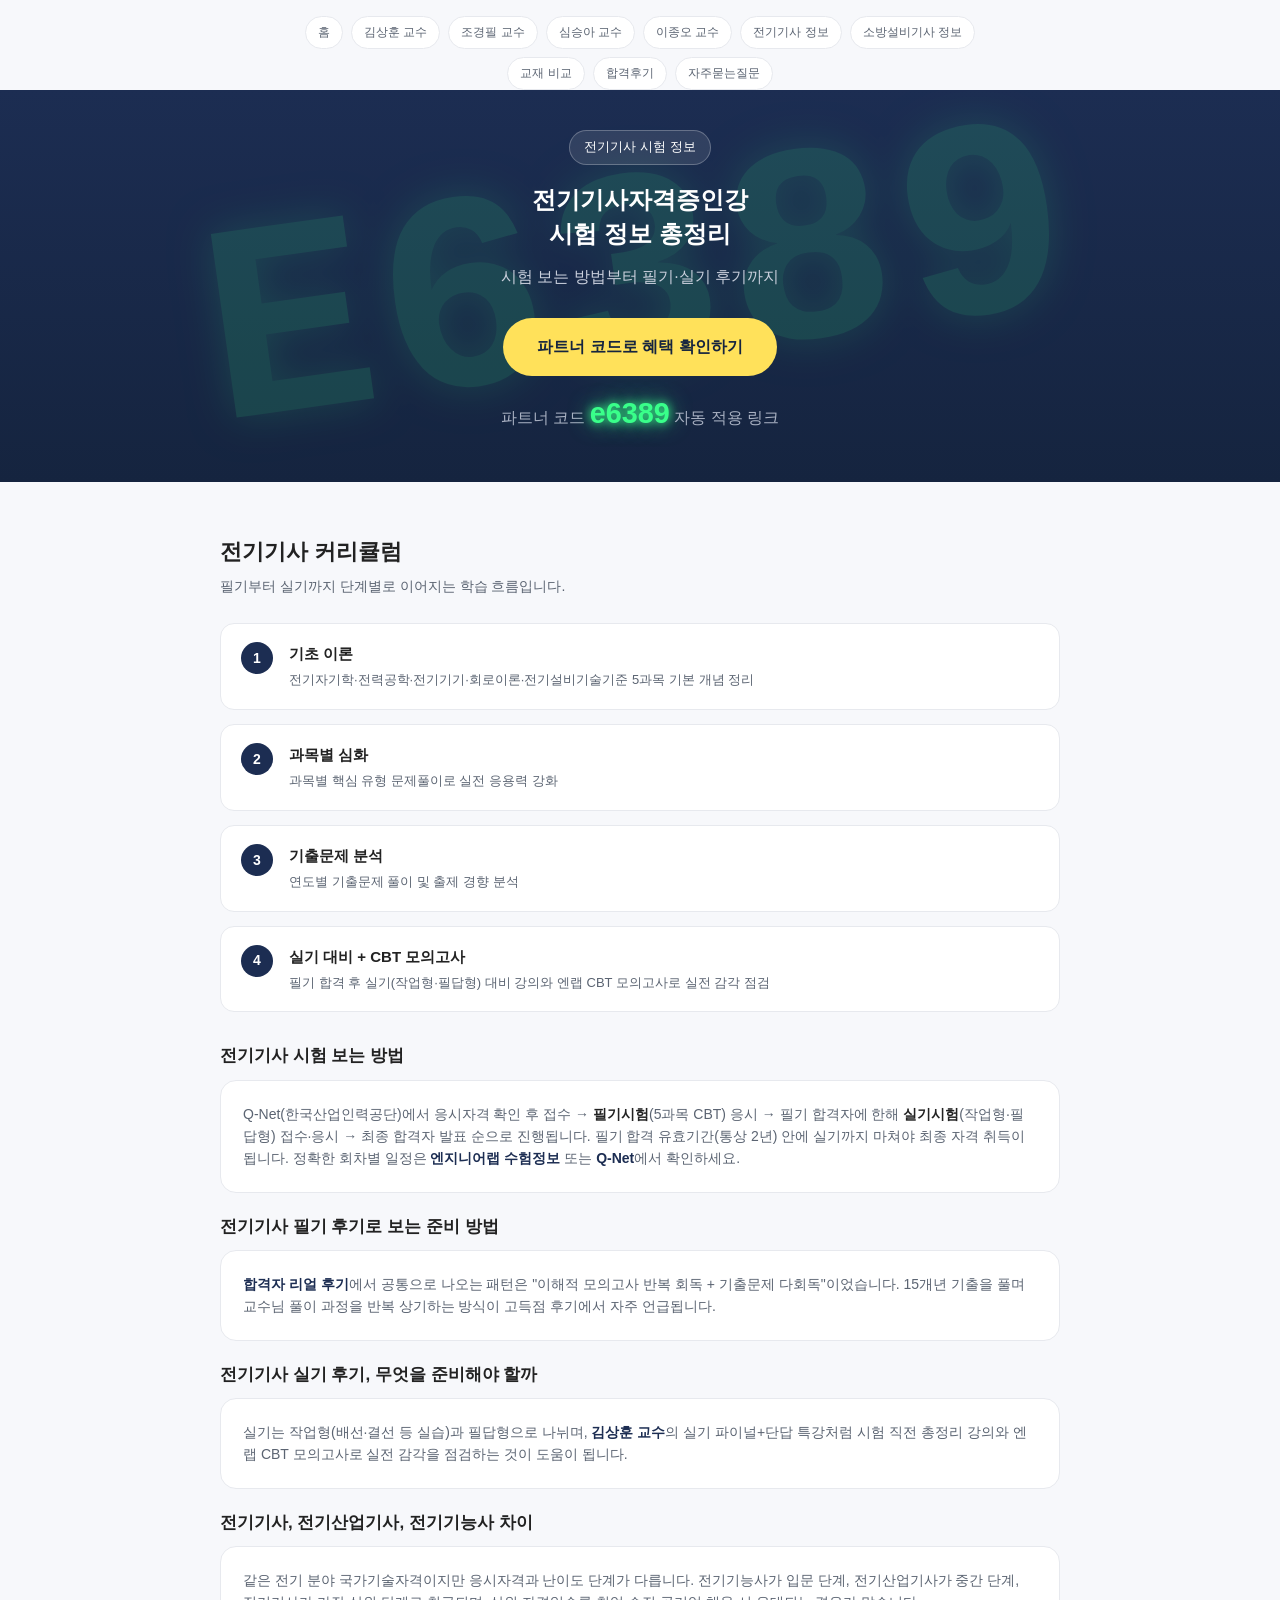
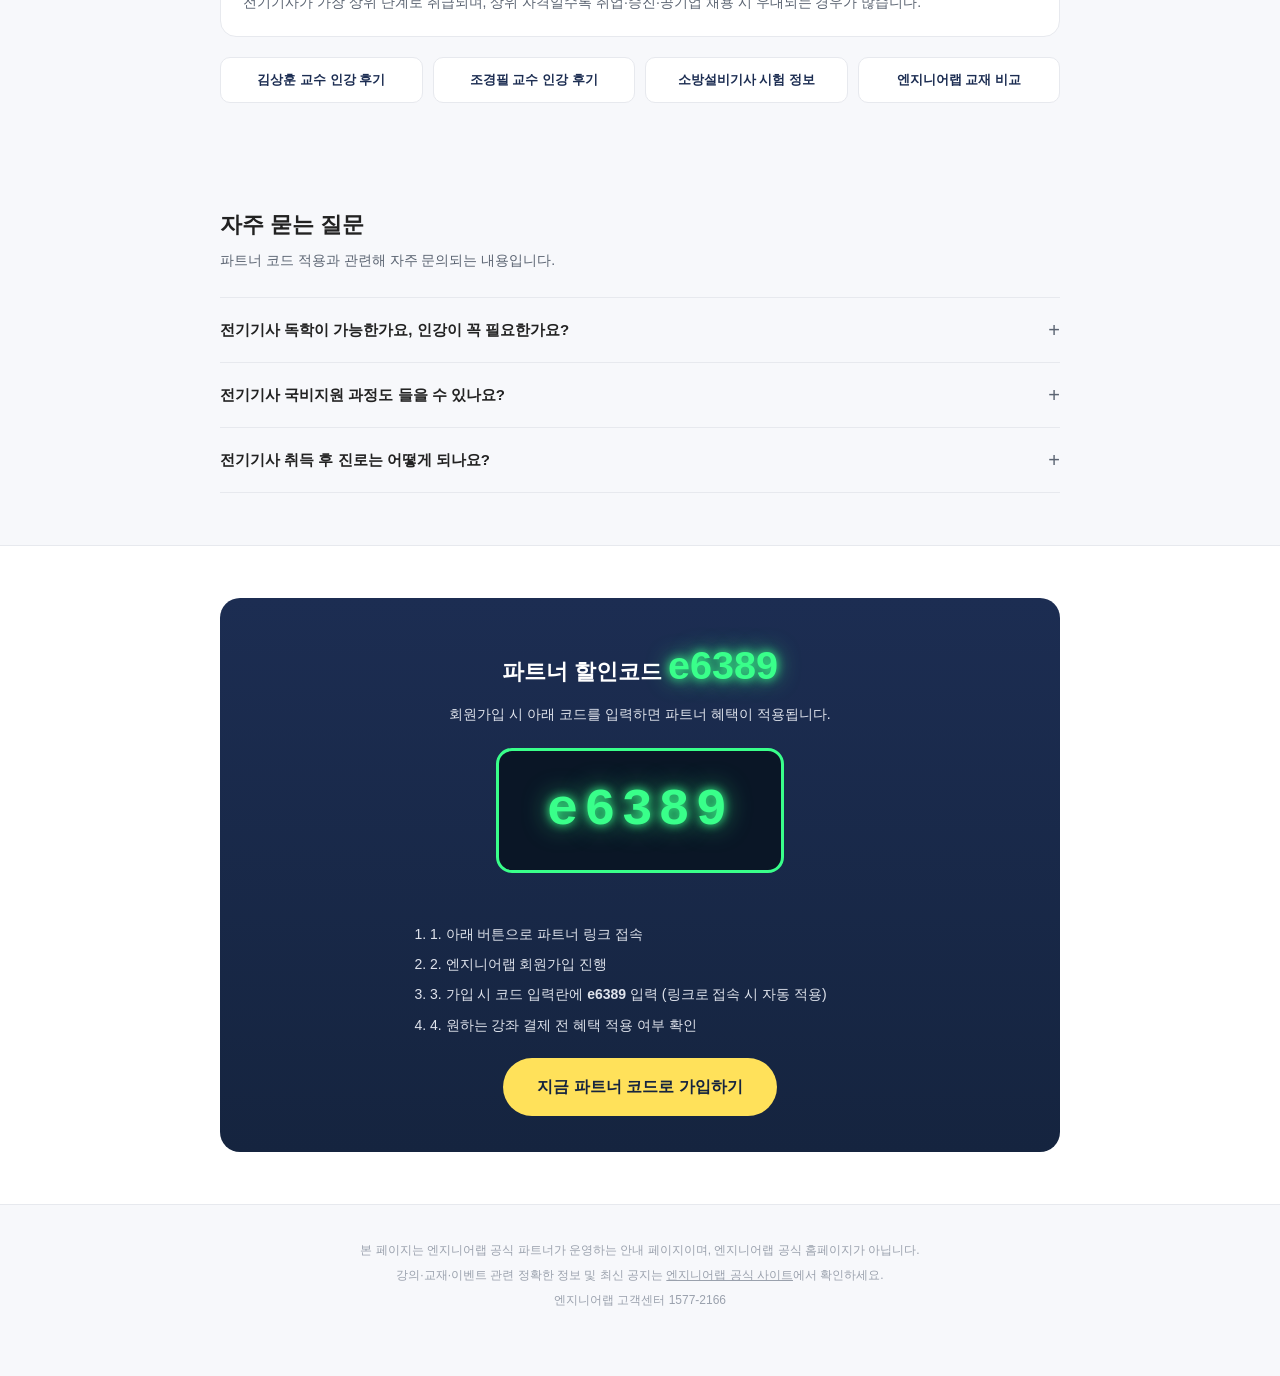
==== electric.html @ 5448975e "Split site into 9 topic/instructor-focused pages for broader keyword coverage and multi-URL indexing" ====
<!DOCTYPE html>
<html lang="ko">
<head>
<meta charset="UTF-8">
<meta name="viewport" content="width=device-width, initial-scale=1.0">
<title>전기기사자격증인강 시험 정보 총정리 | 엔지니어랩 할인코드 e6389</title>
<meta name="description" content="전기기사 시험 보는 방법, 필기·실기 후기, 커리큘럼, 국비지원까지 — 전기기사자격증인강 정보와 파트너 할인코드 e6389 안내">
<meta name="keywords" content="전기기사자격증인강, 전기기사 시험 보는 방법, 전기기사 필기 후기, 전기기사 실기 후기, 전기기사 국비지원, 전기기사 난이도, 전기기사 합격률">
<meta property="og:type" content="website">
<meta property="og:url" content="https://enlab-e6389.github.io/electric.html">
<meta property="og:title" content="전기기사자격증인강 시험 정보 총정리 | 엔지니어랩 할인코드 e6389">
<meta property="og:description" content="전기기사 시험 보는 방법, 필기·실기 후기, 커리큘럼, 국비지원까지 — 전기기사자격증인강 정보와 파트너 할인코드 e6389 안내">
<meta property="og:image" content="https://enlab-e6389.github.io/img/og-share.png">
<meta property="og:image:width" content="1200">
<meta property="og:image:height" content="630">
<meta name="twitter:card" content="summary_large_image">
<link rel="canonical" href="https://enlab-e6389.github.io/electric.html">

<script type="application/ld+json">
{
  "@context": "https://schema.org",
  "@type": "FAQPage",
  "mainEntity": [
    {"@type": "Question", "name": "전기기사 독학이 가능한가요, 인강이 꼭 필요한가요?", "acceptedAnswer": {"@type": "Answer", "text": "전공자거나 기초가 탄탄하다면 독학도 가능하지만, 비전공자·초시생이라면 커리큘럼이 잡혀있는 인강으로 시작하는 경우가 많습니다."}},
    {"@type": "Question", "name": "전기기사 국비지원 과정도 들을 수 있나요?", "acceptedAnswer": {"@type": "Answer", "text": "네, 엔지니어랩은 학원(오프라인) 기준으로 국비지원 과정도 함께 운영합니다."}},
    {"@type": "Question", "name": "전기기사 취득 후 진로는 어떻게 되나요?", "acceptedAnswer": {"@type": "Answer", "text": "전기공사업체, 발전·전력 관련 공기업, 빌딩·플랜트 전기설비 유지보수, 전기안전관리자 선임 등 다양한 진로로 이어집니다."}}
  ]
}
</script>
<link rel="stylesheet" href="style.css">
</head>
<body>

<nav class="site-nav">
  <a href="index.html">홈</a>
  <a href="kim-sanghoon.html">김상훈 교수</a>
  <a href="jo-kyungpil.html">조경필 교수</a>
  <a href="sim-seungah.html">심승아 교수</a>
  <a href="lee-jongoh.html">이종오 교수</a>
  <a href="electric.html">전기기사 정보</a>
  <a href="fire-safety.html">소방설비기사 정보</a>
  <a href="textbook.html">교재 비교</a>
  <a href="reviews.html">합격후기</a>
  <a href="faq.html">자주묻는질문</a>
</nav>

<header class="hero compact">
  <div class="hero-watermark">E6389</div>
  <div class="wrap">
    <span class="badge">전기기사 시험 정보</span>
    <h1>전기기사자격증인강<br>시험 정보 총정리</h1>
    <p>시험 보는 방법부터 필기·실기 후기까지</p>
    <a class="cta-btn" href="https://www.engineerlab.co.kr/ee/promotion/2025/partner/index.php?partnerID=e6389" target="_blank" rel="noopener">파트너 코드로 혜택 확인하기</a>
    <div class="cta-sub">파트너 코드 <span class="neon-badge">e6389</span> 자동 적용 링크</div>
  </div>
</header>


<section>
  <div class="wrap">
    <h2>전기기사 커리큘럼</h2>
    <p class="lead">필기부터 실기까지 단계별로 이어지는 학습 흐름입니다.</p>
    <div class="curri">
      <div class="curri-step"><span class="n"></span><div><h4>기초 이론</h4><p>전기자기학·전력공학·전기기기·회로이론·전기설비기술기준 5과목 기본 개념 정리</p></div></div>
      <div class="curri-step"><span class="n"></span><div><h4>과목별 심화</h4><p>과목별 핵심 유형 문제풀이로 실전 응용력 강화</p></div></div>
      <div class="curri-step"><span class="n"></span><div><h4>기출문제 분석</h4><p>연도별 기출문제 풀이 및 출제 경향 분석</p></div></div>
      <div class="curri-step"><span class="n"></span><div><h4>실기 대비 + CBT 모의고사</h4><p>필기 합격 후 실기(작업형·필답형) 대비 강의와 엔랩 CBT 모의고사로 실전 감각 점검</p></div></div>
    </div>

    <h3 style="font-size:17px;font-weight:800;margin-top:30px;margin-bottom:10px;">전기기사 시험 보는 방법</h3>
    <div class="book-note" style="margin-bottom:20px;">
      Q-Net(한국산업인력공단)에서 응시자격 확인 후 접수 → <b style="color:var(--text);">필기시험</b>(5과목 CBT) 응시 → 필기 합격자에 한해 <b style="color:var(--text);">실기시험</b>(작업형·필답형) 접수·응시 → 최종 합격자 발표 순으로 진행됩니다. 필기 합격 유효기간(통상 2년) 안에 실기까지 마쳐야 최종 자격 취득이 됩니다. 정확한 회차별 일정은 <a href="https://www.engineerlab.co.kr/ee/promotion/2025/partner/index.php?partnerID=e6389" target="_blank" rel="noopener">엔지니어랩 수험정보</a> 또는 <a href="https://www.q-net.or.kr" target="_blank" rel="noopener">Q-Net</a>에서 확인하세요.
    </div>
    <h3 style="font-size:17px;font-weight:800;margin-bottom:10px;">전기기사 필기 후기로 보는 준비 방법</h3>
    <div class="book-note" style="margin-bottom:20px;">
      <a href="reviews.html" style="color:var(--navy2);font-weight:700;">합격자 리얼 후기</a>에서 공통으로 나오는 패턴은 "이해적 모의고사 반복 회독 + 기출문제 다회독"이었습니다. 15개년 기출을 풀며 교수님 풀이 과정을 반복 상기하는 방식이 고득점 후기에서 자주 언급됩니다.
    </div>
    <h3 style="font-size:17px;font-weight:800;margin-bottom:10px;">전기기사 실기 후기, 무엇을 준비해야 할까</h3>
    <div class="book-note" style="margin-bottom:20px;">
      실기는 작업형(배선·결선 등 실습)과 필답형으로 나뉘며, <a href="kim-sanghoon.html" style="color:var(--navy2);font-weight:700;">김상훈 교수</a>의 실기 파이널+단답 특강처럼 시험 직전 총정리 강의와 엔랩 CBT 모의고사로 실전 감각을 점검하는 것이 도움이 됩니다.
    </div>
    <h3 style="font-size:17px;font-weight:800;margin-bottom:10px;">전기기사, 전기산업기사, 전기기능사 차이</h3>
    <div class="book-note" style="margin-bottom:20px;">
      같은 전기 분야 국가기술자격이지만 응시자격과 난이도 단계가 다릅니다. 전기기능사가 입문 단계, 전기산업기사가 중간 단계, 전기기사가 가장 상위 단계로 취급되며, 상위 자격일수록 취업·승진·공기업 채용 시 우대되는 경우가 많습니다.
    </div>
    
    <div class="related-pages">
      <a href="kim-sanghoon.html">김상훈 교수 인강 후기</a>
      <a href="jo-kyungpil.html">조경필 교수 인강 후기</a>
      <a href="fire-safety.html">소방설비기사 시험 정보</a>
      <a href="textbook.html">엔지니어랩 교재 비교</a>
    </div>
  </div>
</section>

<section>
  <div class="wrap">
    <h2>자주 묻는 질문</h2>
    <p class="lead">파트너 코드 적용과 관련해 자주 문의되는 내용입니다.</p>
    <div class="faq">
      <details>
        <summary>전기기사 독학이 가능한가요, 인강이 꼭 필요한가요?</summary>
        <p>전공자거나 기초가 탄탄하다면 독학도 가능하지만, 5과목을 짧은 기간에 준비해야 하는 비전공자·초시생이라면 커리큘럼이 잡혀있는 인강으로 시작하는 경우가 많습니다.</p>
      </details>
      <details>
        <summary>전기기사 국비지원 과정도 들을 수 있나요?</summary>
        <p>네, 엔지니어랩은 학원(오프라인) 기준으로 국비지원 과정도 함께 운영합니다. 인강과 국비 과정 중 본인 상황에 맞는 방식을 선택할 수 있습니다.</p>
      </details>
      <details>
        <summary>전기기사 취득 후 진로는 어떻게 되나요?</summary>
        <p>전기공사업체, 발전·전력 관련 공기업(한국전력공사 등 전기직), 빌딩·플랜트 전기설비 유지보수, 전기안전관리자 선임 등 다양한 진로로 이어집니다.</p>
      </details>
    </div>
  </div>
</section>


<section class="alt">
  <div class="wrap">
    <div class="discount-box">
      <h2>파트너 할인코드 <span class="neon-badge">e6389</span></h2>
      <p style="color:#dfe3ec;font-size:14px;">회원가입 시 아래 코드를 입력하면 파트너 혜택이 적용됩니다.</p>
      <div class="code">e6389</div>
      <ol class="steps">
        <li>1. 아래 버튼으로 파트너 링크 접속</li>
        <li>2. 엔지니어랩 회원가입 진행</li>
        <li>3. 가입 시 코드 입력란에 <b>e6389</b> 입력 (링크로 접속 시 자동 적용)</li>
        <li>4. 원하는 강좌 결제 전 혜택 적용 여부 확인</li>
      </ol>
      <div style="margin-top:22px;">
        <a class="cta-btn" href="https://www.engineerlab.co.kr/ee/promotion/2025/partner/index.php?partnerID=e6389" target="_blank" rel="noopener">지금 파트너 코드로 가입하기</a>
      </div>
    </div>
  </div>
</section>

<footer>
  <div class="wrap">
    <p>본 페이지는 엔지니어랩 공식 파트너가 운영하는 안내 페이지이며, 엔지니어랩 공식 홈페이지가 아닙니다.</p>
    <p>강의·교재·이벤트 관련 정확한 정보 및 최신 공지는 <a href="https://www.engineerlab.co.kr/ee/promotion/2025/partner/index.php?partnerID=e6389" target="_blank" rel="noopener" style="color:#9aa1ad;">엔지니어랩 공식 사이트</a>에서 확인하세요.</p>
    <p>엔지니어랩 고객센터 1577-2166</p>
  </div>
</footer>
</body>
</html>
---- style.css ----
:root{
    --navy:#15243f;
    --navy2:#1c2d52;
    --yellow:#ffe15a;
    --neon:#39ff8a;
    --text:#222;
    --sub:#5b6472;
    --bg:#f7f8fb;
    --card:#ffffff;
    --line:#e7e9ee;
  }
  *{box-sizing:border-box;margin:0;padding:0;}
  body{
    font-family:"Pretendard","Noto Sans KR",-apple-system,sans-serif;
    background:var(--bg);
    color:var(--text);
    line-height:1.6;
  }
  .wrap{max-width:880px;margin:0 auto;padding:0 20px;}

  header.hero{
    position:relative;
    overflow:hidden;
    background:linear-gradient(180deg, var(--navy2) 0%, var(--navy) 100%);
    color:#fff;
    padding:56px 0 64px;
    text-align:center;
  }
  header.hero.compact{padding:40px 0 46px;}
  .hero-watermark{
    position:absolute;
    top:50%; left:50%;
    transform:translate(-50%,-50%) rotate(-8deg);
    font-family:monospace;
    font-weight:900;
    font-size:22vw;
    line-height:1;
    letter-spacing:0.02em;
    color:var(--neon);
    opacity:.14;
    text-shadow:0 0 40px var(--neon);
    white-space:nowrap;
    pointer-events:none;
    z-index:0;
  }
  header.hero .wrap{position:relative;z-index:1;}
  .badge{
    display:inline-block;
    background:rgba(255,255,255,.1);
    border:1px solid rgba(255,255,255,.25);
    color:#fff;
    font-size:13px;
    padding:6px 14px;
    border-radius:999px;
    margin-bottom:18px;
  }
  header.hero h1{
    font-size:30px;
    font-weight:800;
    line-height:1.4;
    margin-bottom:14px;
  }
  header.hero.compact h1{font-size:24px;}
  header.hero p{
    font-size:16px;
    color:#c9cfdc;
    margin-bottom:28px;
  }
  .stats{
    display:flex;
    justify-content:center;
    gap:14px;
    flex-wrap:wrap;
    margin-bottom:30px;
  }
  .stat{
    background:rgba(255,255,255,.06);
    border:1px solid rgba(255,255,255,.18);
    border-radius:14px;
    padding:14px 22px;
    min-width:130px;
  }
  .stat b{display:block;font-size:24px;color:var(--yellow);}
  .stat span{font-size:13px;color:#c9cfdc;}

  .cta-btn{
    display:inline-block;
    background:var(--yellow);
    color:var(--navy);
    font-weight:800;
    font-size:16px;
    padding:16px 34px;
    border-radius:999px;
    text-decoration:none;
  }
  .cta-sub{margin-top:14px;font-size:16px;color:#a9b1c2;}

  section{padding:52px 0;}
  section.alt{background:#fff;border-top:1px solid var(--line);border-bottom:1px solid var(--line);}

  h2{font-size:22px;font-weight:800;margin-bottom:6px;}
  h2 .num{color:var(--navy2);}
  .lead{color:var(--sub);font-size:14px;margin-bottom:26px;}

  .prof-grid{display:grid;grid-template-columns:1fr 1fr;gap:16px;}
  .prof-card{
    background:var(--card);
    border:1px solid var(--line);
    border-radius:16px;
    padding:22px;
  }
  .prof-card h3{font-size:18px;font-weight:800;margin-bottom:6px;}
  .prof-card .tag{
    display:inline-block;
    font-size:12px;
    color:var(--navy2);
    background:#eef1f8;
    padding:3px 10px;
    border-radius:999px;
    margin-bottom:10px;
  }
  .prof-card p{font-size:14px;color:var(--sub);}
  .prof-photo{
    display:block;
    width:100%;
    height:220px;
    object-fit:cover;
    object-position:center center;
    border-radius:12px;
    margin-bottom:14px;
    background:#f2f4f8;
  }
  .prof-photo.big{height:300px;}
  .sub-prof-photo{
    display:block;
    width:100%;
    height:170px;
    object-fit:cover;
    object-position:center center;
    border-radius:10px;
    margin-bottom:12px;
    background:#f2f4f8;
  }
  .team-grid{display:grid;grid-template-columns:repeat(3,1fr);gap:12px;margin-top:18px;}
  .team-card{
    background:var(--card);
    border:1px solid var(--line);
    border-radius:12px;
    padding:12px;
    text-align:center;
  }
  .team-photo{
    width:100%;
    height:110px;
    object-fit:cover;
    object-position:center center;
    border-radius:8px;
    margin-bottom:8px;
    background:#f2f4f8;
  }
  .team-card b{font-size:13px;display:block;}
  .team-card span{font-size:11px;color:var(--sub);}
  .team-card .extra{display:block;font-size:10px;color:var(--navy2);margin-top:3px;}
  @media (max-width:560px){
    .team-grid{grid-template-columns:repeat(2,1fr);}
  }
  .prof-card .quote{
    font-size:14px;
    font-weight:700;
    color:var(--navy2);
    margin-bottom:10px;
    display:block;
  }
  .prof-card ul{margin:10px 0 0;padding-left:18px;font-size:13px;color:var(--sub);}
  .prof-card ul li{margin-bottom:4px;}

  .compare-table{
    width:100%;
    border-collapse:collapse;
    background:var(--card);
    border:1px solid var(--line);
    border-radius:16px;
    overflow:hidden;
    font-size:13px;
  }
  .compare-table th, .compare-table td{
    padding:14px 12px;
    text-align:left;
    border-bottom:1px solid var(--line);
    vertical-align:top;
  }
  .compare-table th{
    background:#f1f3f8;
    font-size:12px;
    color:var(--sub);
    width:22%;
  }
  .compare-table td b{color:var(--navy2);}
  .compare-table tr:last-child th, .compare-table tr:last-child td{border-bottom:none;}
  .table-scroll{overflow-x:auto;}

  .sub-prof-grid{display:grid;grid-template-columns:1fr 1fr;gap:14px;margin-top:18px;}
  .sub-prof-card{
    background:var(--card);
    border:1px solid var(--line);
    border-radius:14px;
    padding:18px;
  }
  .sub-prof-card h4{font-size:15px;font-weight:800;margin-bottom:4px;}
  .sub-prof-card .quote{font-size:13px;color:var(--navy2);font-weight:700;display:block;margin-bottom:6px;}
  .sub-prof-card p{font-size:13px;color:var(--sub);}

  @media (max-width:560px){
    .sub-prof-grid{grid-template-columns:1fr;}
  }

  .course-list{
    display:flex;
    flex-wrap:wrap;
    gap:10px;
  }
  .course-list a{
    display:block;
    background:var(--card);
    border:1px solid var(--line);
    border-radius:10px;
    padding:12px 18px;
    font-size:14px;
    font-weight:600;
    color:var(--text);
    text-decoration:none;
    flex:1 1 130px;
    text-align:center;
  }
  .course-list a:hover{border-color:var(--navy2);color:var(--navy2);}

  .book-note{
    background:var(--card);
    border:1px solid var(--line);
    border-radius:16px;
    padding:22px;
    font-size:14px;
    color:var(--sub);
  }
  .book-note a{color:var(--navy2);font-weight:700;text-decoration:none;}

  .discount-box{
    background:linear-gradient(180deg, var(--navy2) 0%, var(--navy) 100%);
    color:#fff;
    border-radius:20px;
    padding:36px 28px;
    text-align:center;
  }
  .discount-box h2{color:#fff;}
  .code{
    position:relative;
    display:inline-block;
    overflow:hidden;
    font-family:monospace;
    font-size:52px;
    font-weight:900;
    letter-spacing:6px;
    background:#0a1626;
    border:3px solid var(--neon);
    color:var(--neon);
    padding:18px 48px;
    border-radius:16px;
    margin:22px 0;
    text-shadow:0 0 10px var(--neon), 0 0 26px rgba(57,255,138,.7);
    animation:neonPulse 1.8s ease-in-out infinite;
  }
  @media (max-width:560px){
    .code{font-size:34px;padding:14px 26px;letter-spacing:4px;}
  }
  .code::after{
    content:"";
    position:absolute;
    top:0; left:-60%;
    width:40%; height:100%;
    background:linear-gradient(120deg, transparent, rgba(255,255,255,.75), transparent);
    transform:skewX(-20deg);
    animation:codeShine 2.6s ease-in-out infinite;
  }
  @keyframes neonPulse{
    0%,100%{box-shadow:0 0 8px var(--neon), 0 0 18px rgba(57,255,138,.5);}
    50%{box-shadow:0 0 18px var(--neon), 0 0 40px rgba(57,255,138,.85);}
  }
  @keyframes codeShine{
    0%{left:-60%;}
    45%{left:130%;}
    100%{left:130%;}
  }
  .neon-badge{
    display:inline-block;
    font-size:1.8em;
    font-weight:900;
    color:var(--neon) !important;
    text-shadow:0 0 10px var(--neon), 0 0 22px rgba(57,255,138,.8);
    animation:neonPulse 1.8s ease-in-out infinite;
  }
  .steps{
    text-align:left;
    max-width:420px;
    margin:20px auto 0;
    font-size:14px;
    color:#dfe3ec;
  }
  .steps li{margin-bottom:8px;}

  footer{
    padding:36px 0 60px;
    text-align:center;
    font-size:12px;
    color:#9aa1ad;
  }
  footer p{margin-bottom:6px;}

  .curri{
    counter-reset:step;
    display:flex;
    flex-direction:column;
    gap:14px;
  }
  .curri-step{
    display:flex;
    gap:16px;
    background:var(--card);
    border:1px solid var(--line);
    border-radius:14px;
    padding:18px 20px;
    align-items:flex-start;
  }
  .curri-step .n{
    counter-increment:step;
    flex-shrink:0;
    width:32px;height:32px;
    border-radius:50%;
    background:var(--navy2);
    color:#fff;
    font-weight:800;
    font-size:14px;
    display:flex;align-items:center;justify-content:center;
  }
  .curri-step .n::before{content:counter(step);}
  .curri-step h4{font-size:15px;font-weight:800;margin-bottom:4px;}
  .curri-step p{font-size:13px;color:var(--sub);}

  .exam-box{
    background:var(--card);
    border:1px solid var(--line);
    border-radius:16px;
    padding:22px;
    font-size:14px;
    color:var(--sub);
  }
  .exam-box a{color:var(--navy2);font-weight:700;text-decoration:none;}

  .faq{border-top:1px solid var(--line);}
  .faq details{
    border-bottom:1px solid var(--line);
    padding:16px 0;
  }
  .faq summary{
    cursor:pointer;
    font-weight:700;
    font-size:15px;
    list-style:none;
    display:flex;
    justify-content:space-between;
    align-items:center;
  }
  .faq summary::-webkit-details-marker{display:none;}
  .faq summary::after{content:"+";font-size:20px;color:var(--sub);font-weight:400;}
  .faq details[open] summary::after{content:"–";}
  .faq p{font-size:14px;color:var(--sub);margin-top:10px;line-height:1.7;}

  .review-grid{display:grid;grid-template-columns:repeat(3,1fr);gap:14px;}
  .review-card{
    background:linear-gradient(180deg, var(--navy2) 0%, var(--navy) 100%);
    color:#fff;
    border-radius:16px;
    padding:22px;
  }
  .review-card .cat{
    display:inline-block;
    font-size:12px;
    font-weight:700;
    color:var(--yellow);
    margin-bottom:6px;
  }
  .review-card h4{font-size:16px;font-weight:800;margin-bottom:12px;line-height:1.4;}
  .review-card p{font-size:13px;color:#c9cfdc;line-height:1.7;margin-bottom:14px;}
  .review-card .who{font-size:12px;color:#9aa1ad;text-align:right;}
  .review-note{font-size:12px;color:var(--sub);margin-top:14px;text-align:center;}

  .notice-list{
    max-width:720px;
    margin:20px auto 0;
    background:var(--card);
    border:1px solid var(--line);
    border-radius:14px;
    overflow:hidden;
  }
  .notice-list a{
    display:flex;
    justify-content:space-between;
    gap:12px;
    padding:13px 18px;
    text-decoration:none;
    color:var(--text);
    font-size:13px;
    border-bottom:1px solid var(--line);
  }
  .notice-list a:last-child{border-bottom:none;}
  .notice-list .tag{
    flex-shrink:0;
    font-size:11px;
    color:var(--navy2);
    background:#eef1f8;
    padding:2px 8px;
    border-radius:999px;
    align-self:flex-start;
  }
  .notice-list .ttl{flex:1;}
  .notice-list .date{flex-shrink:0;color:var(--sub);font-size:12px;}
  @media (max-width:760px){
    .review-grid{grid-template-columns:1fr;}
  }

  @media (max-width:560px){
    header.hero h1{font-size:24px;}
    .prof-grid{grid-template-columns:1fr;}
  }

  .site-nav{
    max-width:720px;
    margin:0 auto;
    display:flex;
    flex-wrap:wrap;
    gap:8px;
    justify-content:center;
    padding:16px 20px 0;
  }
  .site-nav a{
    font-size:12px;
    color:var(--sub);
    background:var(--card);
    border:1px solid var(--line);
    padding:6px 12px;
    border-radius:999px;
    text-decoration:none;
  }
  .site-nav a:hover{color:var(--navy2);border-color:var(--navy2);}
  .related-pages{
    display:flex;
    flex-wrap:wrap;
    gap:10px;
    margin-top:16px;
  }
  .related-pages a{
    display:block;
    background:var(--card);
    border:1px solid var(--line);
    border-radius:10px;
    padding:12px 16px;
    font-size:13px;
    font-weight:600;
    color:var(--navy2);
    text-decoration:none;
    flex:1 1 160px;
    text-align:center;
  }
  .related-pages a:hover{border-color:var(--navy2);}
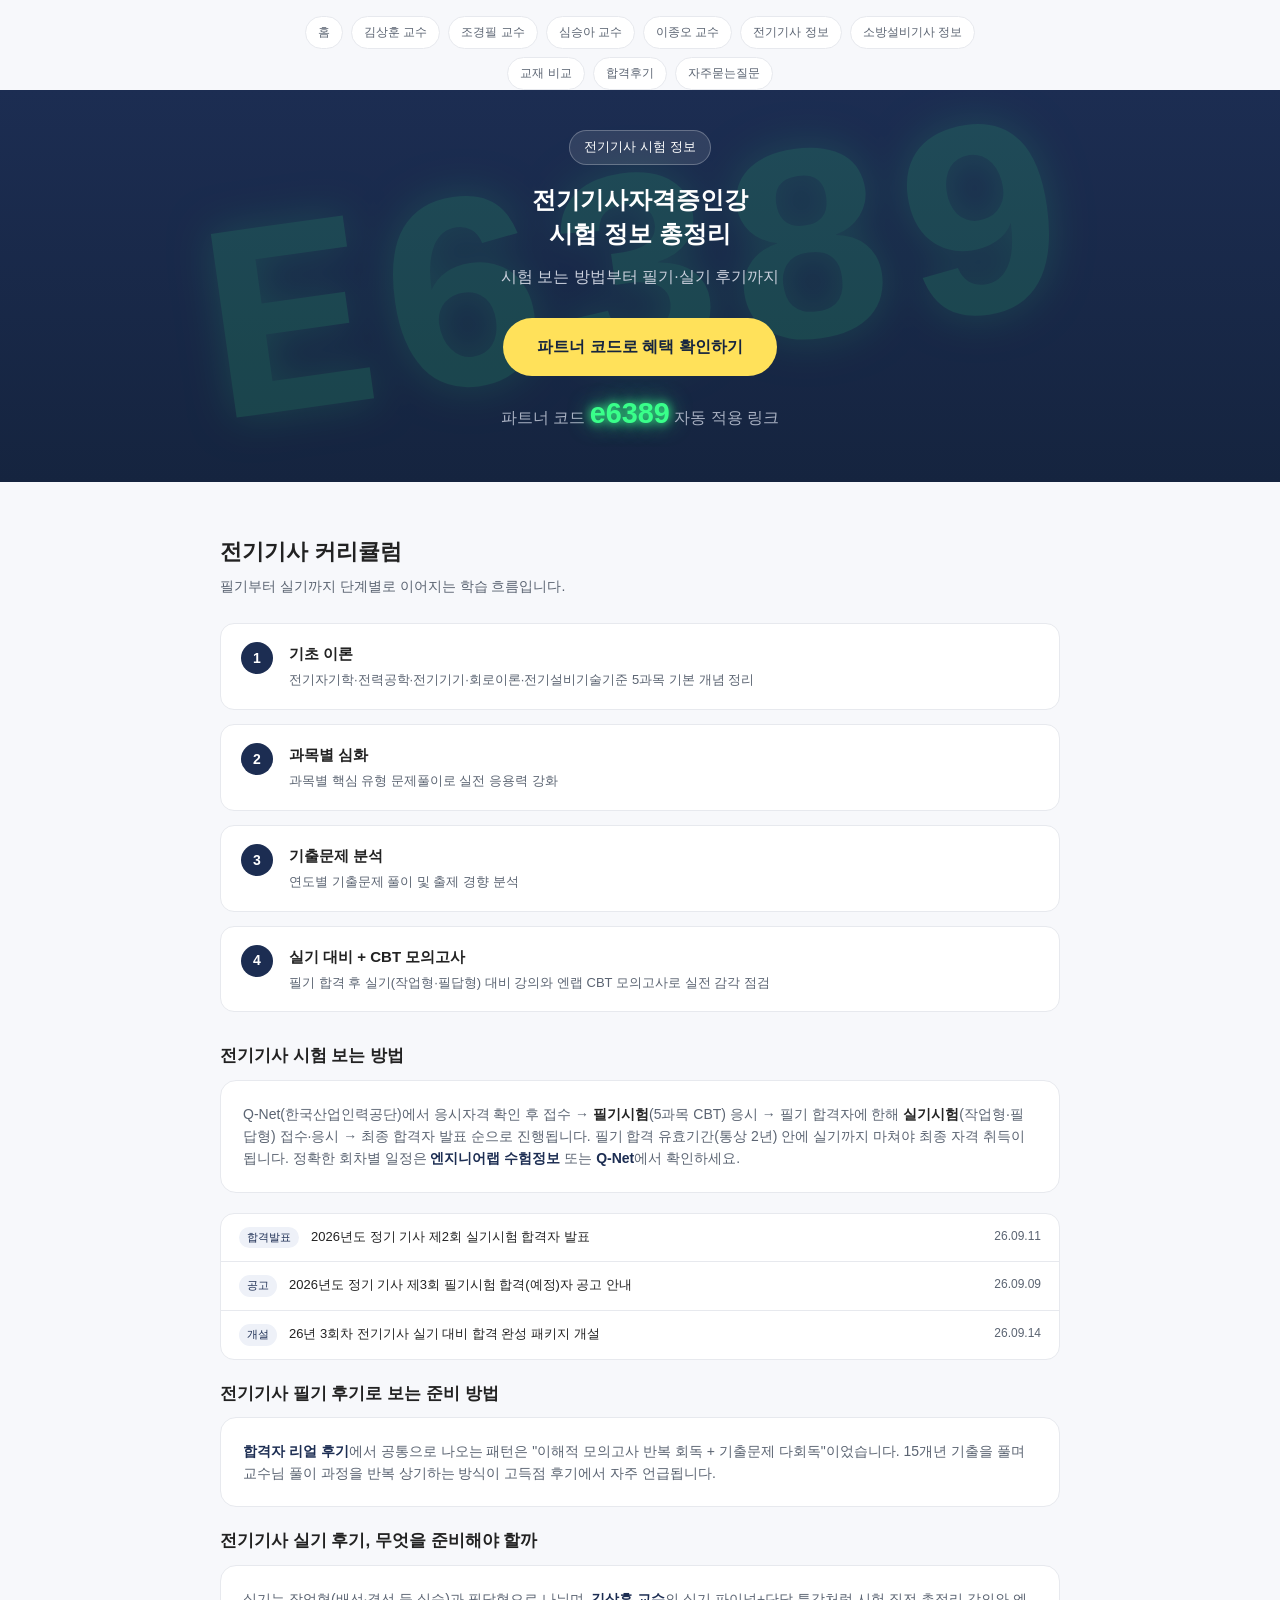
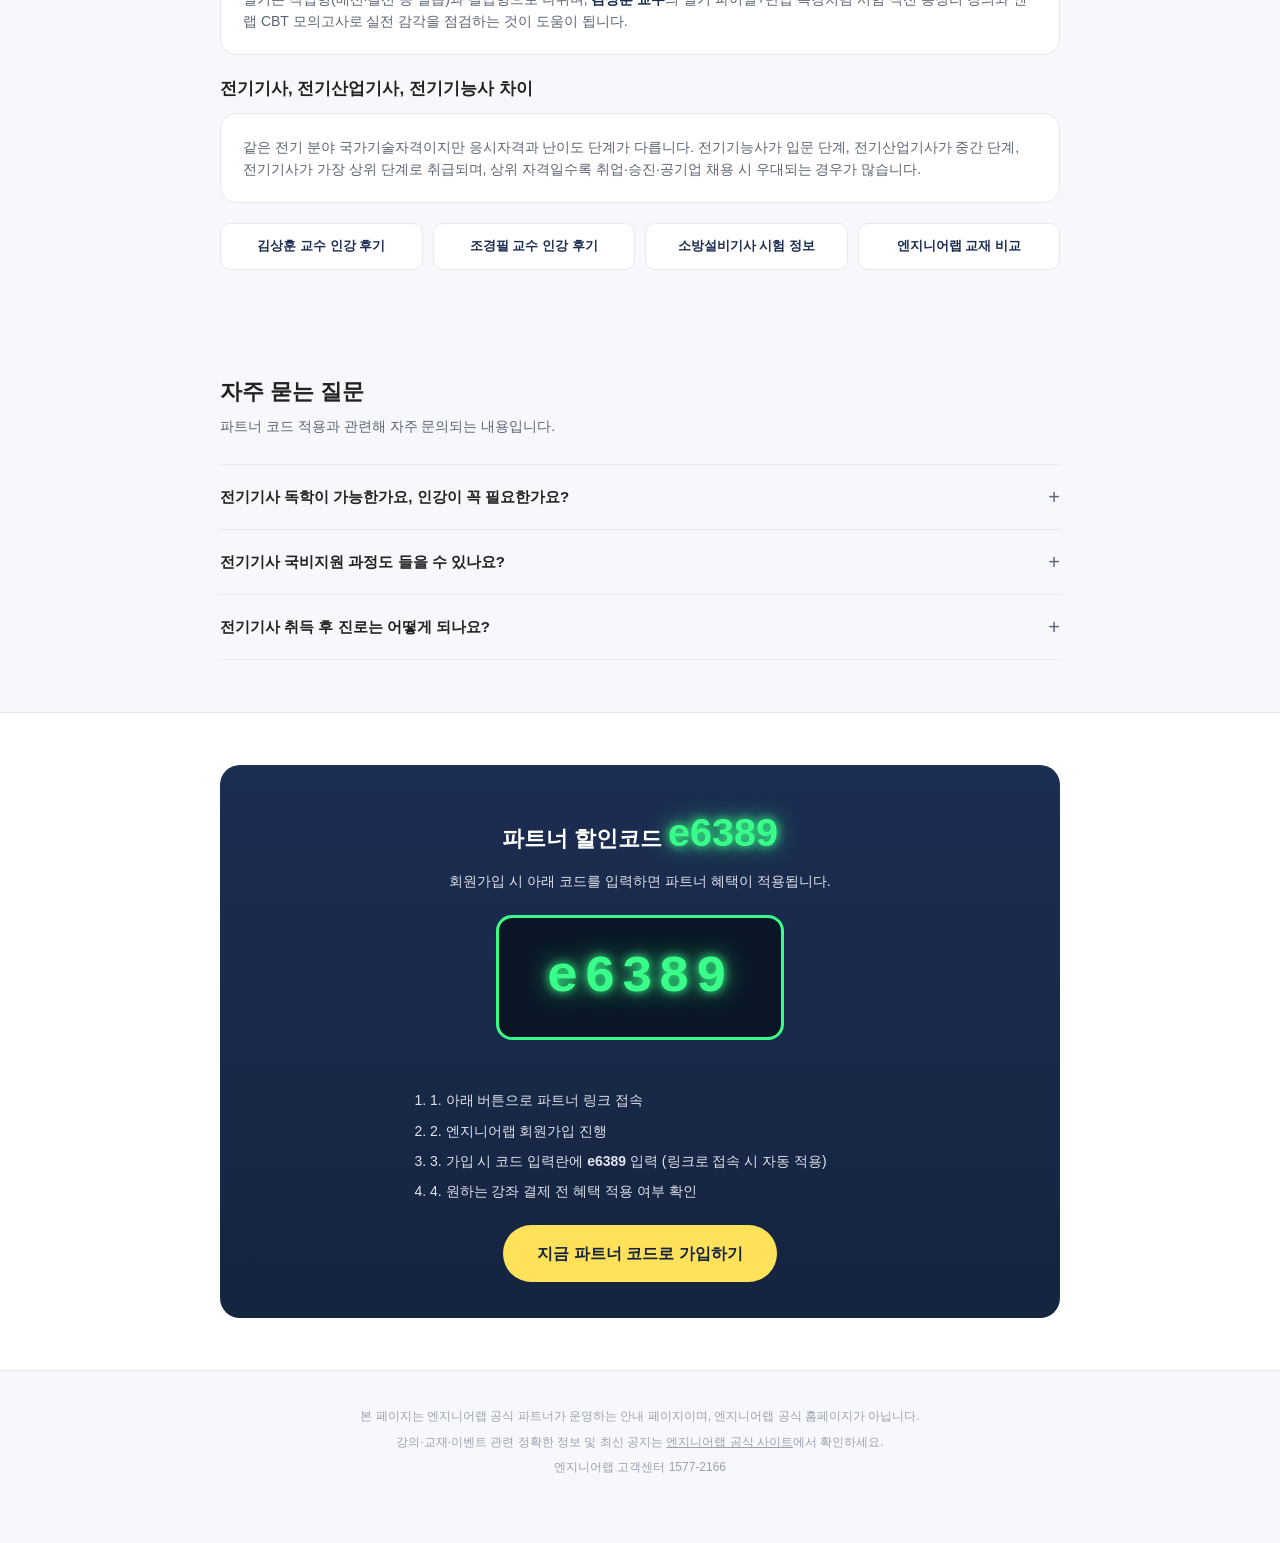
==== commit ad6a3d26: "Refresh with current engineerlab notices (추석 이벤트, 실기 합격자 발표, 한전 채용공고) for freshness signal Co-Author" ====
--- a/electric.html
+++ b/electric.html
@@ -15,6 +15,7 @@
 <meta property="og:image:height" content="630">
 <meta name="twitter:card" content="summary_large_image">
 <link rel="canonical" href="https://enlab-e6389.github.io/electric.html">
+<link rel="icon" type="image/png" href="favicon.png">
 
 <script type="application/ld+json">
 {
@@ -27,6 +28,18 @@
   ]
 }
 </script>
+
+<script type="application/ld+json">
+{
+  "@context": "https://schema.org",
+  "@type": "BreadcrumbList",
+  "itemListElement": [
+    {"@type": "ListItem", "position": 1, "name": "홈", "item": "https://enlab-e6389.github.io/"},
+    {"@type": "ListItem", "position": 2, "name": "전기기사 시험 정보", "item": "https://enlab-e6389.github.io/electric.html"}
+  ]
+}
+</script>
+
 <link rel="stylesheet" href="style.css">
 </head>
 <body>
@@ -70,6 +83,17 @@
     <h3 style="font-size:17px;font-weight:800;margin-top:30px;margin-bottom:10px;">전기기사 시험 보는 방법</h3>
     <div class="book-note" style="margin-bottom:20px;">
       Q-Net(한국산업인력공단)에서 응시자격 확인 후 접수 → <b style="color:var(--text);">필기시험</b>(5과목 CBT) 응시 → 필기 합격자에 한해 <b style="color:var(--text);">실기시험</b>(작업형·필답형) 접수·응시 → 최종 합격자 발표 순으로 진행됩니다. 필기 합격 유효기간(통상 2년) 안에 실기까지 마쳐야 최종 자격 취득이 됩니다. 정확한 회차별 일정은 <a href="https://www.engineerlab.co.kr/ee/promotion/2025/partner/index.php?partnerID=e6389" target="_blank" rel="noopener">엔지니어랩 수험정보</a> 또는 <a href="https://www.q-net.or.kr" target="_blank" rel="noopener">Q-Net</a>에서 확인하세요.
+    </div>
+    <div class="notice-list" style="max-width:100%;margin-bottom:20px;">
+      <a href="https://www.engineerlab.co.kr/ee/promotion/2025/partner/index.php?partnerID=e6389" target="_blank" rel="noopener">
+        <span class="tag">합격발표</span><span class="ttl">2026년도 정기 기사 제2회 실기시험 합격자 발표</span><span class="date">26.09.11</span>
+      </a>
+      <a href="https://www.engineerlab.co.kr/ee/promotion/2025/partner/index.php?partnerID=e6389" target="_blank" rel="noopener">
+        <span class="tag">공고</span><span class="ttl">2026년도 정기 기사 제3회 필기시험 합격(예정)자 공고 안내</span><span class="date">26.09.09</span>
+      </a>
+      <a href="https://www.engineerlab.co.kr/ee/promotion/2025/partner/index.php?partnerID=e6389" target="_blank" rel="noopener">
+        <span class="tag">개설</span><span class="ttl">26년 3회차 전기기사 실기 대비 합격 완성 패키지 개설</span><span class="date">26.09.14</span>
+      </a>
     </div>
     <h3 style="font-size:17px;font-weight:800;margin-bottom:10px;">전기기사 필기 후기로 보는 준비 방법</h3>
     <div class="book-note" style="margin-bottom:20px;">
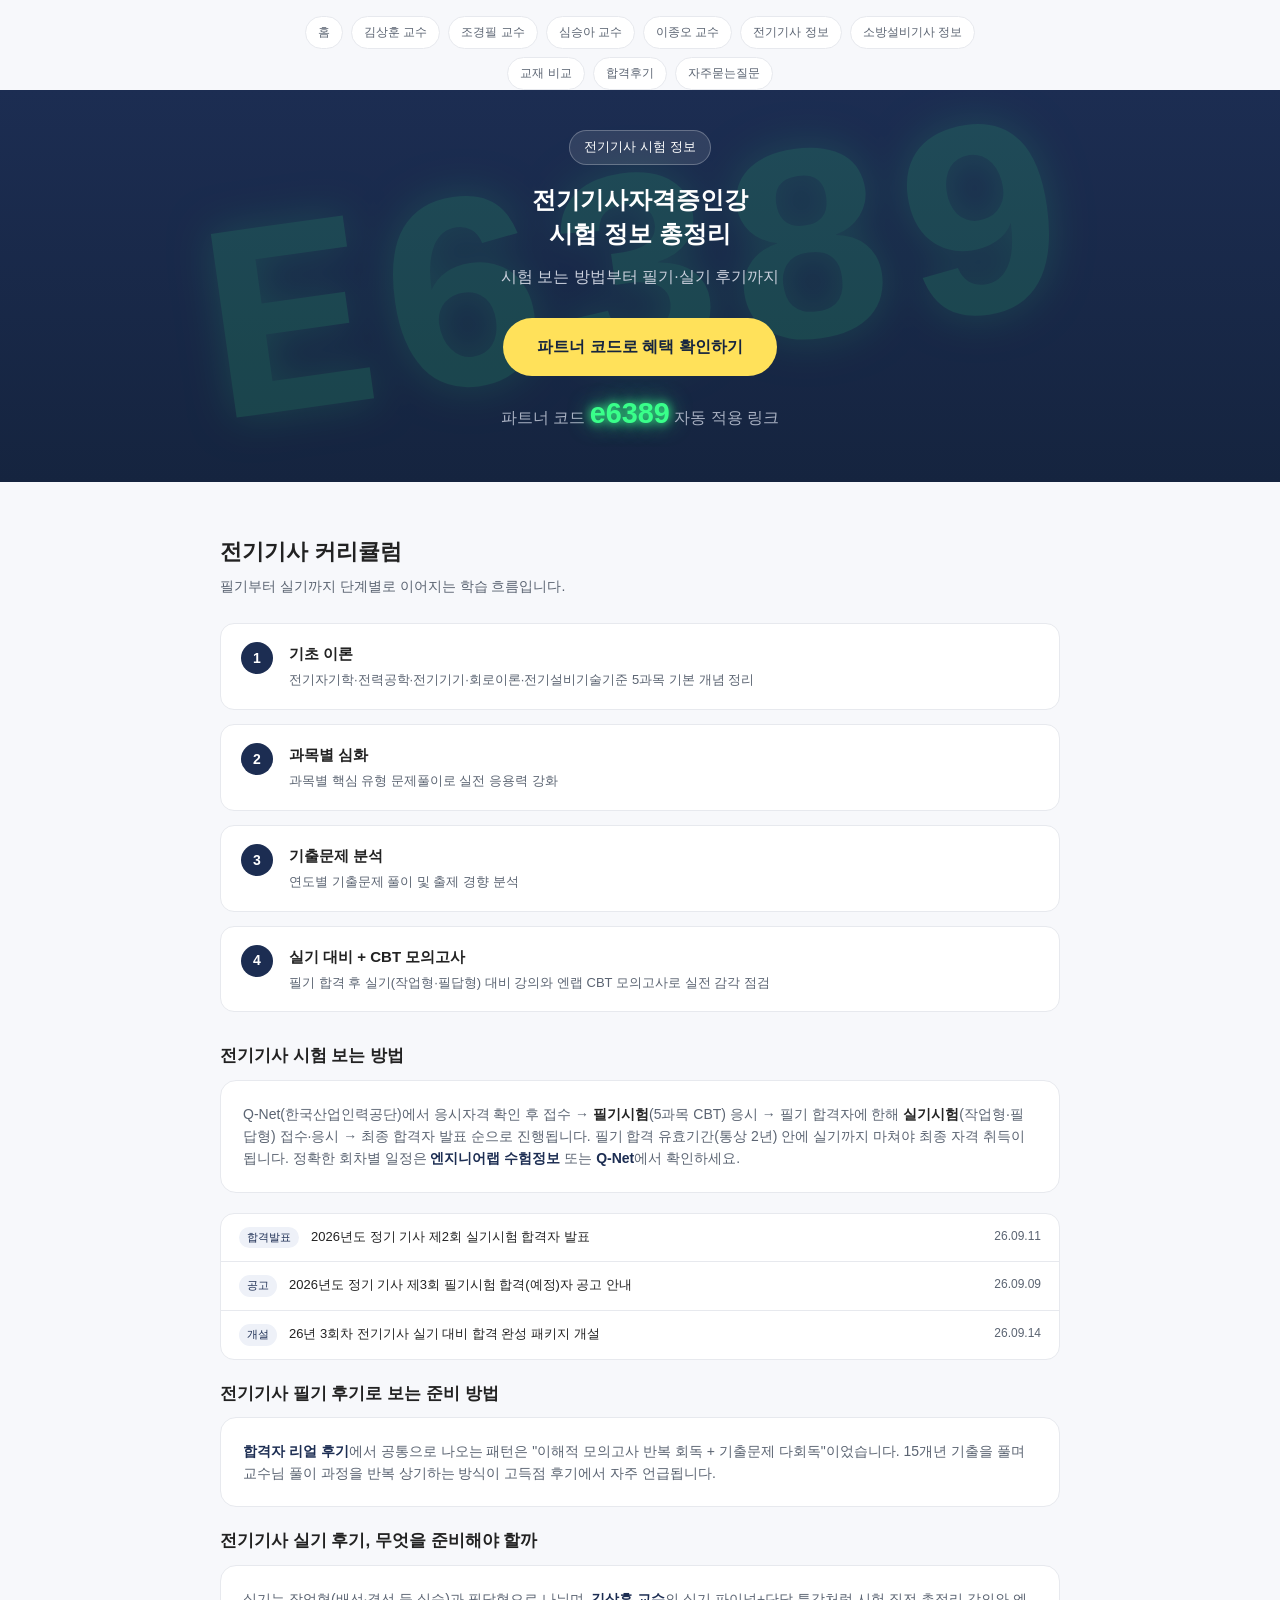
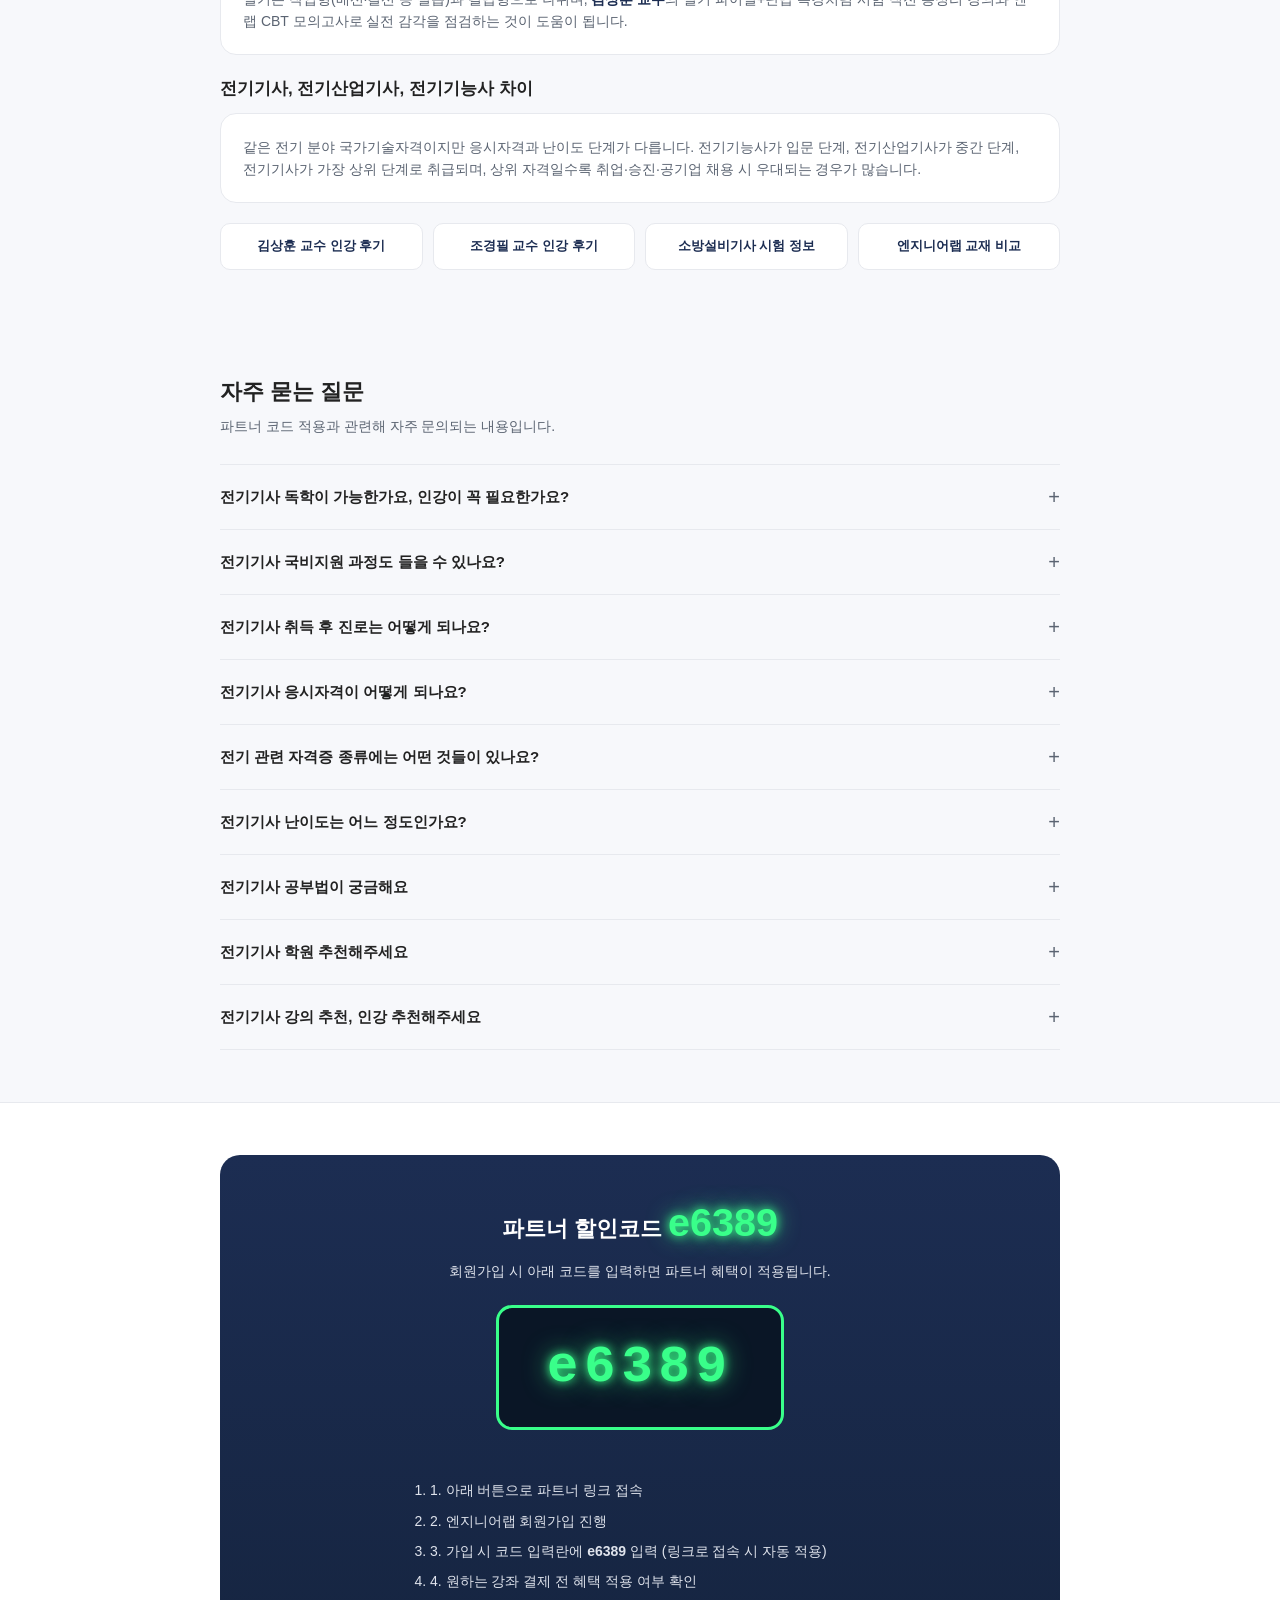
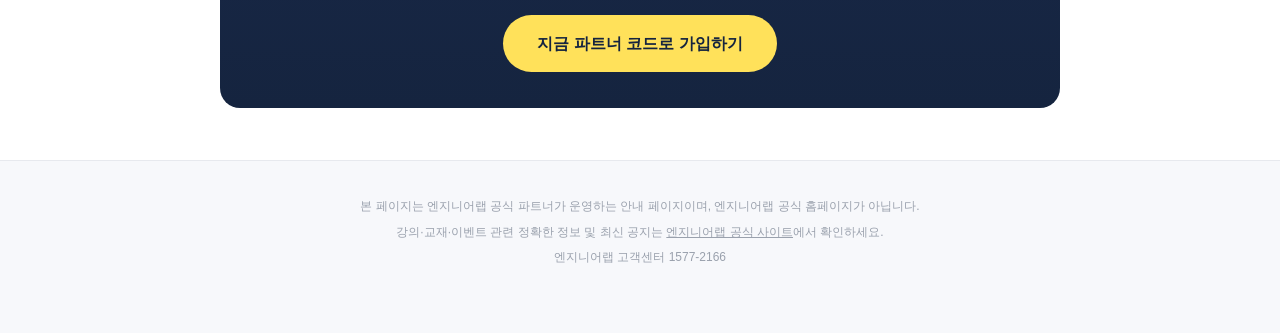
==== commit dbe773fc: "Add 응시자격/자격증종류/난이도/교재추천/강의추천/학원추천/공부법 keyword FAQs to electric and fire-safety pages Co-Authored-By:" ====
--- a/electric.html
+++ b/electric.html
@@ -24,7 +24,11 @@
   "mainEntity": [
     {"@type": "Question", "name": "전기기사 독학이 가능한가요, 인강이 꼭 필요한가요?", "acceptedAnswer": {"@type": "Answer", "text": "전공자거나 기초가 탄탄하다면 독학도 가능하지만, 비전공자·초시생이라면 커리큘럼이 잡혀있는 인강으로 시작하는 경우가 많습니다."}},
     {"@type": "Question", "name": "전기기사 국비지원 과정도 들을 수 있나요?", "acceptedAnswer": {"@type": "Answer", "text": "네, 엔지니어랩은 학원(오프라인) 기준으로 국비지원 과정도 함께 운영합니다."}},
-    {"@type": "Question", "name": "전기기사 취득 후 진로는 어떻게 되나요?", "acceptedAnswer": {"@type": "Answer", "text": "전기공사업체, 발전·전력 관련 공기업, 빌딩·플랜트 전기설비 유지보수, 전기안전관리자 선임 등 다양한 진로로 이어집니다."}}
+    {"@type": "Question", "name": "전기기사 취득 후 진로는 어떻게 되나요?", "acceptedAnswer": {"@type": "Answer", "text": "전기공사업체, 발전·전력 관련 공기업, 빌딩·플랜트 전기설비 유지보수, 전기안전관리자 선임 등 다양한 진로로 이어집니다."}},
+    {"@type": "Question", "name": "전기기사 응시자격이 어떻게 되나요?", "acceptedAnswer": {"@type": "Answer", "text": "관련 학과 졸업(예정)자, 전기산업기사 취득 후 실무경력 등 한국산업인력공단이 정한 기준에 따라 응시자격이 주어집니다. 정확한 조건은 Q-Net에서 확인해야 합니다."}},
+    {"@type": "Question", "name": "전기 관련 자격증 종류에는 어떤 것들이 있나요?", "acceptedAnswer": {"@type": "Answer", "text": "전기기사·전기산업기사·전기기능사·전기공사기사 등이 있으며, 각각 응시자격과 난이도가 다릅니다."}},
+    {"@type": "Question", "name": "전기기사 난이도는 어느 정도인가요?", "acceptedAnswer": {"@type": "Answer", "text": "전기 분야 국가기술자격 중 난이도가 높은 편으로 꼽히며, 필기 5과목과 실기를 모두 통과해야 합니다."}},
+    {"@type": "Question", "name": "전기기사 학원 추천해주세요", "acceptedAnswer": {"@type": "Answer", "text": "온라인 인강 외에 오프라인 학원을 찾으신다면 엔지니어랩 종로학원에서 전기기사 과정을 운영합니다."}}
   ]
 }
 </script>
@@ -134,6 +138,30 @@
         <summary>전기기사 취득 후 진로는 어떻게 되나요?</summary>
         <p>전기공사업체, 발전·전력 관련 공기업(한국전력공사 등 전기직), 빌딩·플랜트 전기설비 유지보수, 전기안전관리자 선임 등 다양한 진로로 이어집니다.</p>
       </details>
+      <details>
+        <summary>전기기사 응시자격이 어떻게 되나요?</summary>
+        <p>관련 학과 졸업(예정)자, 전기산업기사 취득 후 실무경력, 동일·유사 분야 실무경력 등 한국산업인력공단(Q-Net)이 정한 기준에 따라 응시자격이 주어집니다. 본인 학력·경력에 따라 조건이 달라지므로 응시 전 Q-Net에서 정확히 확인해야 합니다.</p>
+      </details>
+      <details>
+        <summary>전기 관련 자격증 종류에는 어떤 것들이 있나요?</summary>
+        <p>전기 분야에는 전기기사·전기산업기사·전기기능사·전기공사기사 등이 있으며, 각각 응시자격과 난이도가 다릅니다. 엔지니어랩은 이 전 과정을 다 운영합니다.</p>
+      </details>
+      <details>
+        <summary>전기기사 난이도는 어느 정도인가요?</summary>
+        <p>전기기사는 전기 분야 국가기술자격 중 난이도가 높은 편으로 꼽힙니다. 필기 5과목과 실기(작업형·필답형)를 모두 통과해야 하고, 비전공자는 특히 회로이론·전기자기학에서 어려움을 느끼는 경우가 많습니다.</p>
+      </details>
+      <details>
+        <summary>전기기사 공부법이 궁금해요</summary>
+        <p>기초 이론 정리 → 과목별 기출문제 반복 → 실전 모의고사 순으로 단계를 밟는 공부법이 일반적으로 추천됩니다. 비전공자라면 개념 설명이 자세한 강의로 시작하는 것이 도움이 됩니다.</p>
+      </details>
+      <details>
+        <summary>전기기사 학원 추천해주세요</summary>
+        <p>온라인 인강 외에 오프라인 학원을 찾으신다면 엔지니어랩 종로학원에서 전기기사 과정을 운영합니다. 인강과 학원 중 학습 스타일에 맞는 방식을 선택하시면 됩니다.</p>
+      </details>
+      <details>
+        <summary>전기기사 강의 추천, 인강 추천해주세요</summary>
+        <p>비전공자·초시생이라면 조경필 교수, 실전형·공기업 연계를 원한다면 김상훈 교수 강의가 주로 추천됩니다. 무료특강으로 먼저 강의 스타일을 비교해보는 것도 방법입니다.</p>
+      </details>
     </div>
   </div>
 </section>
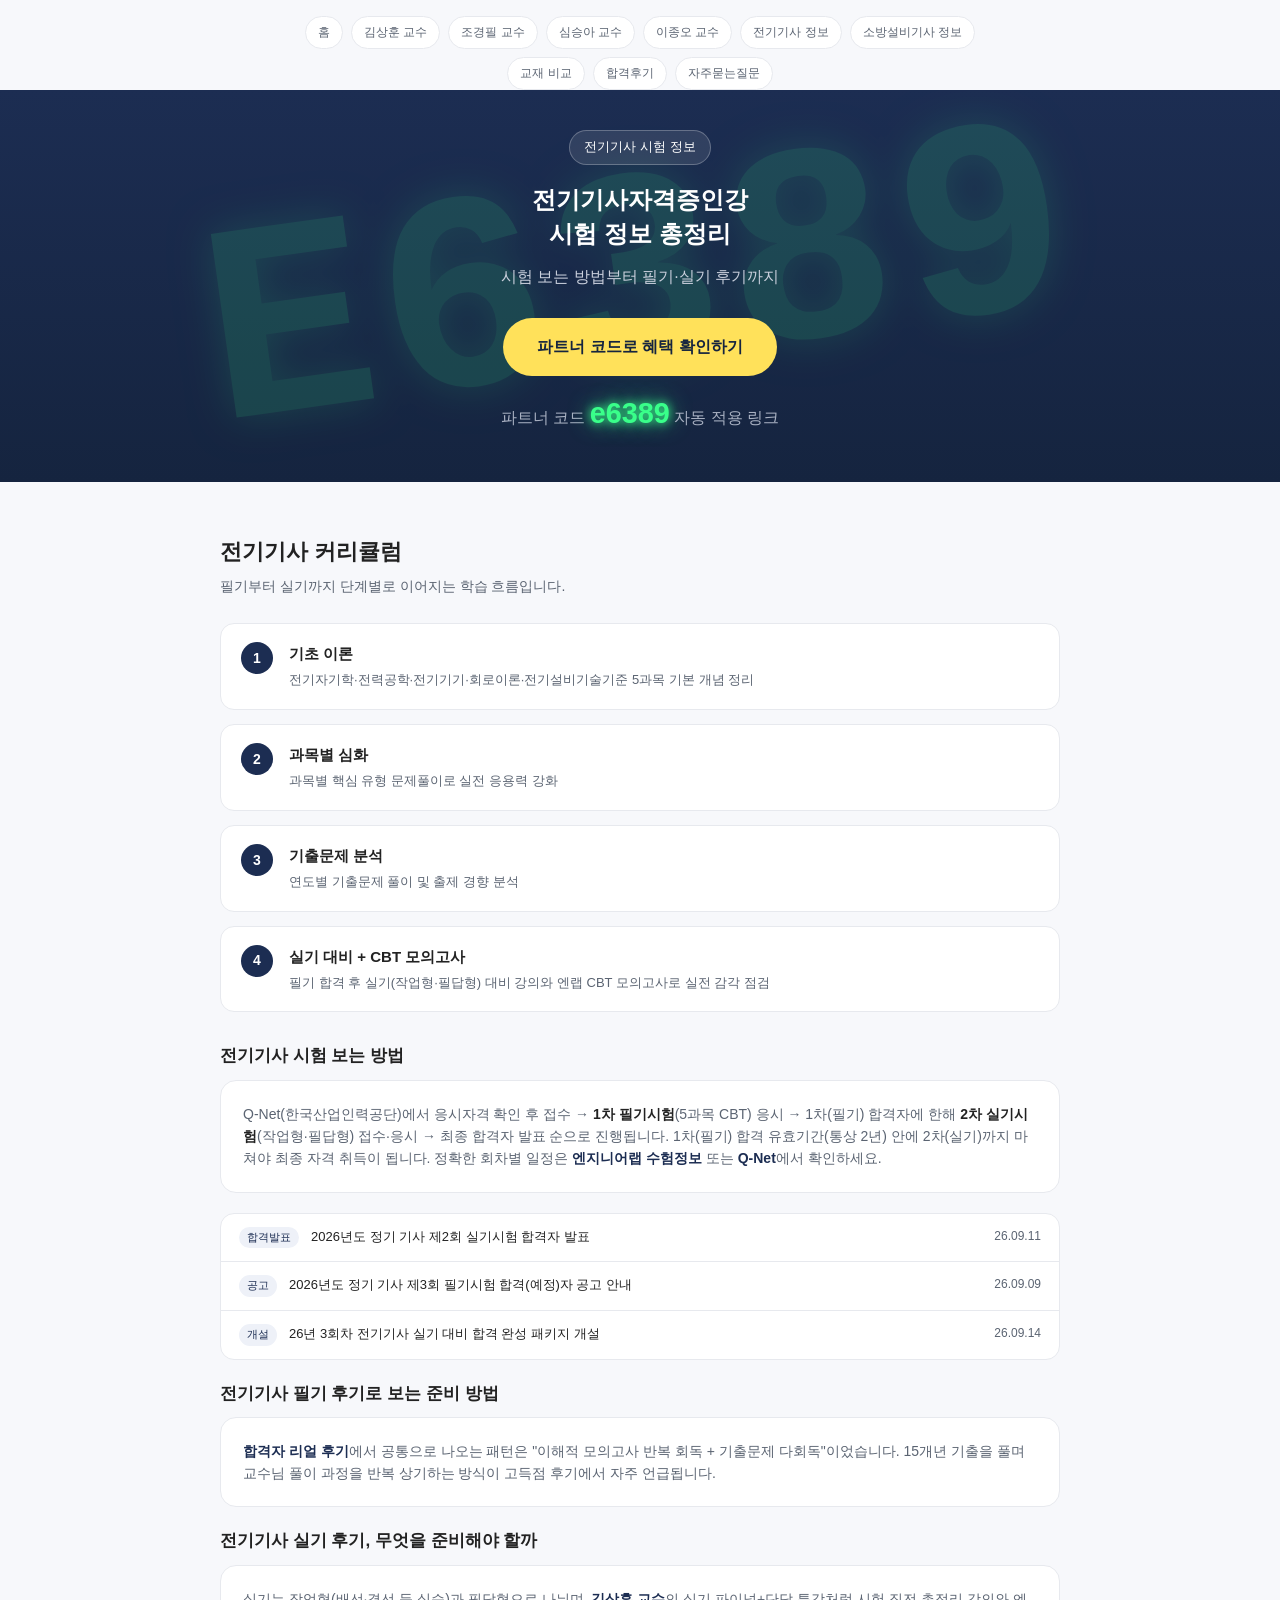
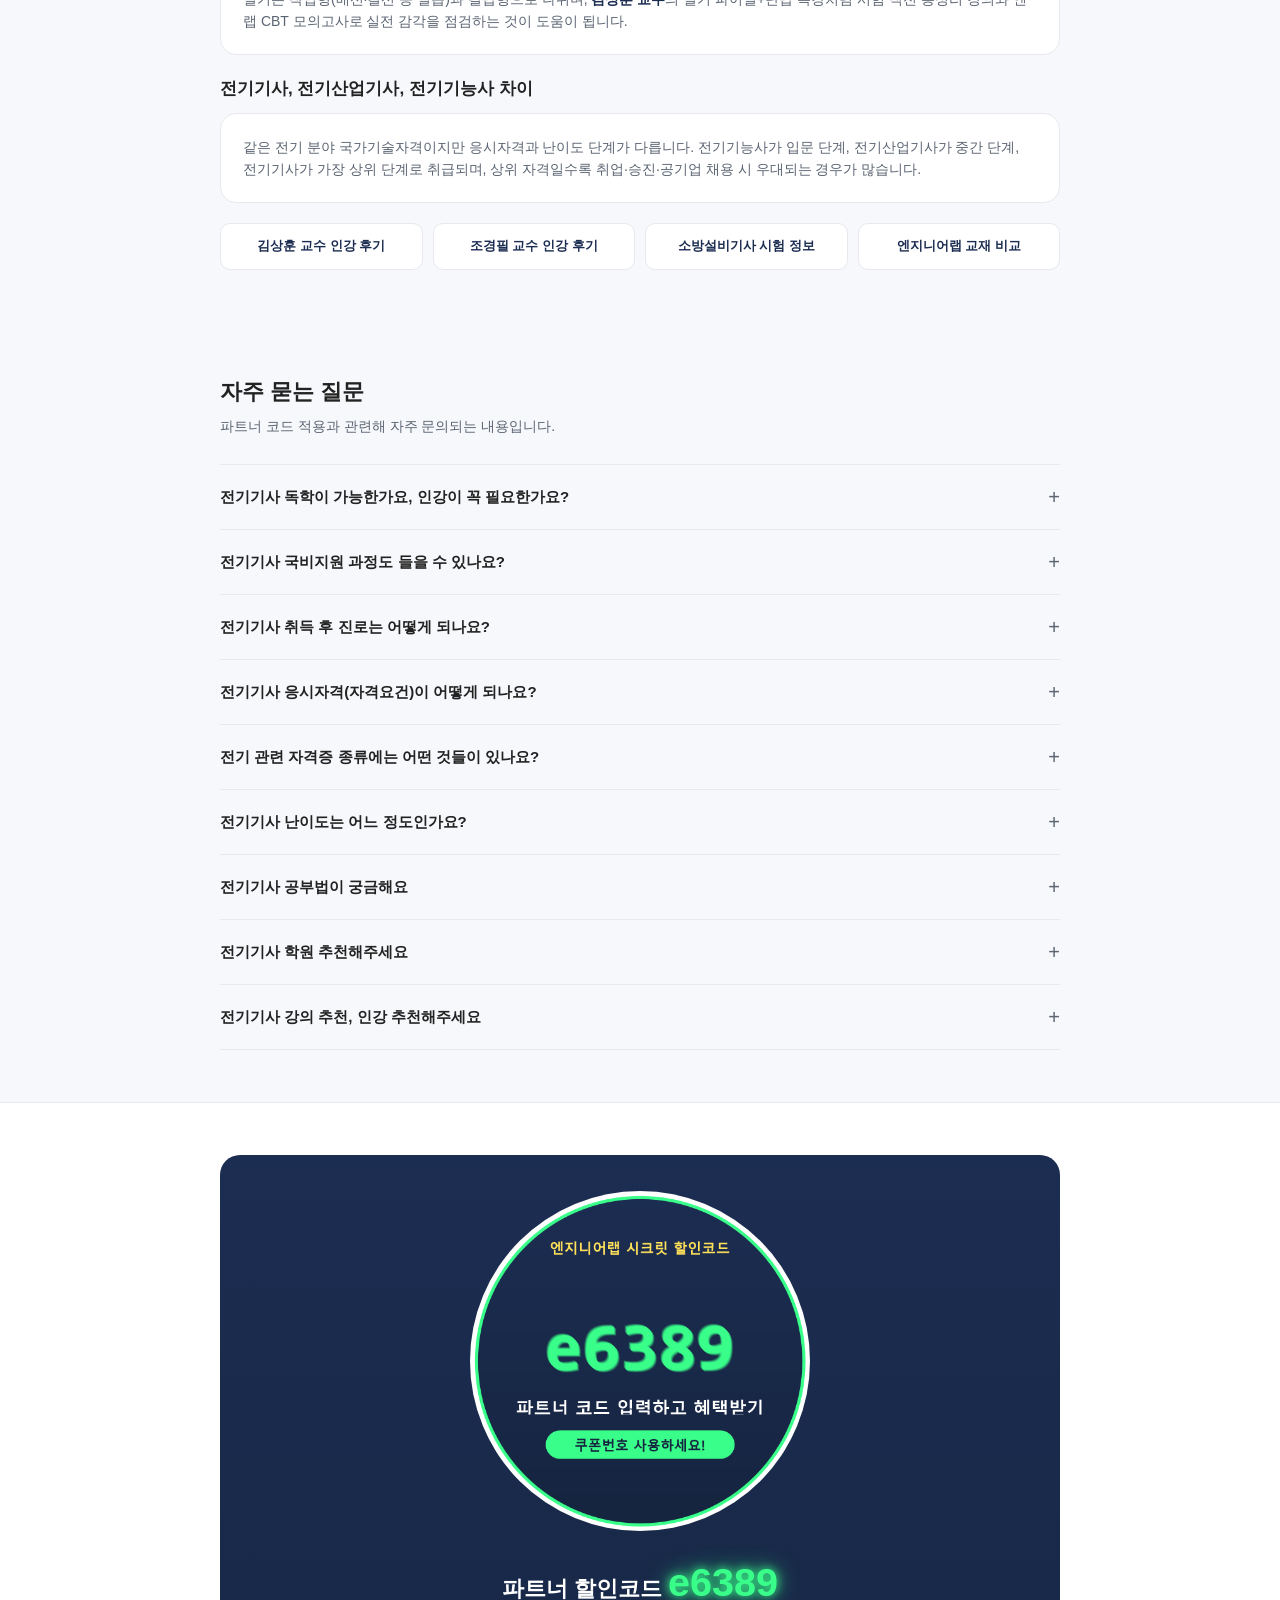
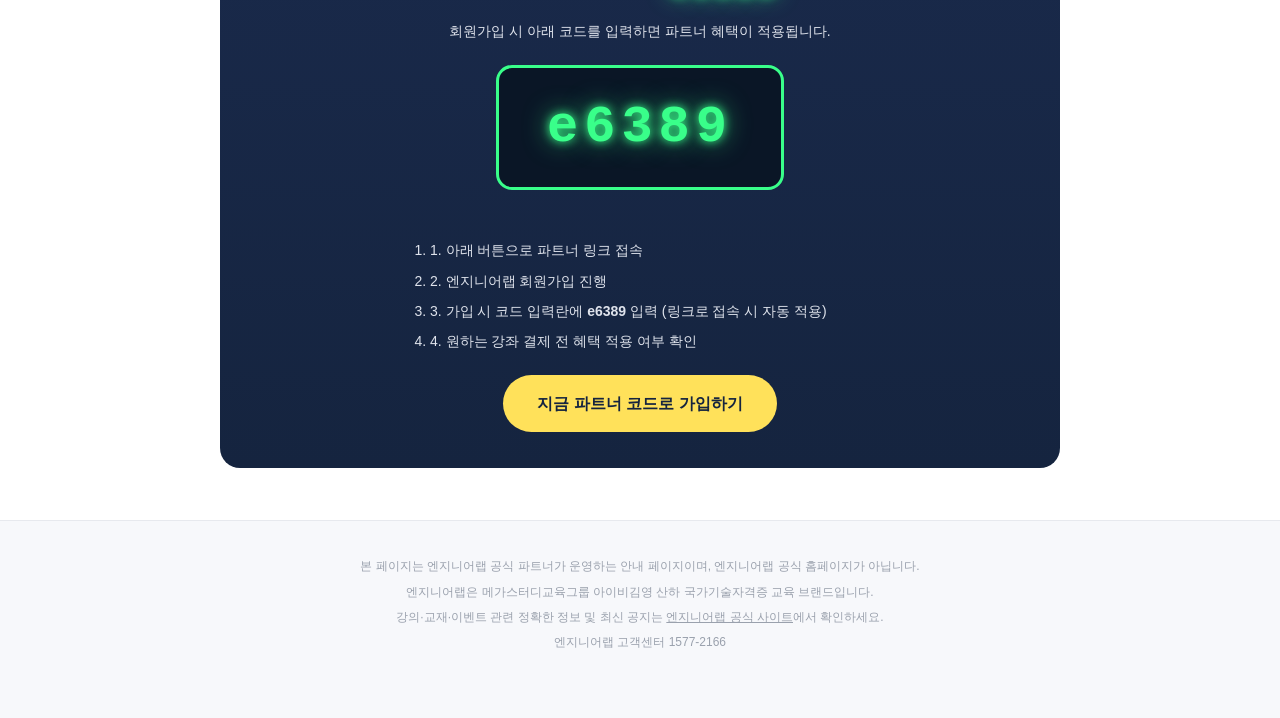
==== commit 9fb5cc65: "Add 기출유형/모의고사/암기자료/전기공사산업기사/1차·2차/자격요건/패스/교재비 keywords and e6389 coupon image Co-Authored-By: Claude" ====
--- a/electric.html
+++ b/electric.html
@@ -26,7 +26,7 @@
     {"@type": "Question", "name": "전기기사 국비지원 과정도 들을 수 있나요?", "acceptedAnswer": {"@type": "Answer", "text": "네, 엔지니어랩은 학원(오프라인) 기준으로 국비지원 과정도 함께 운영합니다."}},
     {"@type": "Question", "name": "전기기사 취득 후 진로는 어떻게 되나요?", "acceptedAnswer": {"@type": "Answer", "text": "전기공사업체, 발전·전력 관련 공기업, 빌딩·플랜트 전기설비 유지보수, 전기안전관리자 선임 등 다양한 진로로 이어집니다."}},
     {"@type": "Question", "name": "전기기사 응시자격이 어떻게 되나요?", "acceptedAnswer": {"@type": "Answer", "text": "관련 학과 졸업(예정)자, 전기산업기사 취득 후 실무경력 등 한국산업인력공단이 정한 기준에 따라 응시자격이 주어집니다. 정확한 조건은 Q-Net에서 확인해야 합니다."}},
-    {"@type": "Question", "name": "전기 관련 자격증 종류에는 어떤 것들이 있나요?", "acceptedAnswer": {"@type": "Answer", "text": "전기기사·전기산업기사·전기기능사·전기공사기사 등이 있으며, 각각 응시자격과 난이도가 다릅니다."}},
+    {"@type": "Question", "name": "전기 관련 자격증 종류에는 어떤 것들이 있나요?", "acceptedAnswer": {"@type": "Answer", "text": "전기기사·전기산업기사·전기기능사·전기공사기사·전기공사산업기사 등이 있으며, 각각 응시자격과 난이도가 다릅니다."}},
     {"@type": "Question", "name": "전기기사 난이도는 어느 정도인가요?", "acceptedAnswer": {"@type": "Answer", "text": "전기 분야 국가기술자격 중 난이도가 높은 편으로 꼽히며, 필기 5과목과 실기를 모두 통과해야 합니다."}},
     {"@type": "Question", "name": "전기기사 학원 추천해주세요", "acceptedAnswer": {"@type": "Answer", "text": "온라인 인강 외에 오프라인 학원을 찾으신다면 엔지니어랩 종로학원에서 전기기사 과정을 운영합니다."}}
   ]
@@ -86,7 +86,7 @@
 
     <h3 style="font-size:17px;font-weight:800;margin-top:30px;margin-bottom:10px;">전기기사 시험 보는 방법</h3>
     <div class="book-note" style="margin-bottom:20px;">
-      Q-Net(한국산업인력공단)에서 응시자격 확인 후 접수 → <b style="color:var(--text);">필기시험</b>(5과목 CBT) 응시 → 필기 합격자에 한해 <b style="color:var(--text);">실기시험</b>(작업형·필답형) 접수·응시 → 최종 합격자 발표 순으로 진행됩니다. 필기 합격 유효기간(통상 2년) 안에 실기까지 마쳐야 최종 자격 취득이 됩니다. 정확한 회차별 일정은 <a href="https://www.engineerlab.co.kr/ee/promotion/2025/partner/index.php?partnerID=e6389" target="_blank" rel="noopener">엔지니어랩 수험정보</a> 또는 <a href="https://www.q-net.or.kr" target="_blank" rel="noopener">Q-Net</a>에서 확인하세요.
+      Q-Net(한국산업인력공단)에서 응시자격 확인 후 접수 → <b style="color:var(--text);">1차 필기시험</b>(5과목 CBT) 응시 → 1차(필기) 합격자에 한해 <b style="color:var(--text);">2차 실기시험</b>(작업형·필답형) 접수·응시 → 최종 합격자 발표 순으로 진행됩니다. 1차(필기) 합격 유효기간(통상 2년) 안에 2차(실기)까지 마쳐야 최종 자격 취득이 됩니다. 정확한 회차별 일정은 <a href="https://www.engineerlab.co.kr/ee/promotion/2025/partner/index.php?partnerID=e6389" target="_blank" rel="noopener">엔지니어랩 수험정보</a> 또는 <a href="https://www.q-net.or.kr" target="_blank" rel="noopener">Q-Net</a>에서 확인하세요.
     </div>
     <div class="notice-list" style="max-width:100%;margin-bottom:20px;">
       <a href="https://www.engineerlab.co.kr/ee/promotion/2025/partner/index.php?partnerID=e6389" target="_blank" rel="noopener">
@@ -139,12 +139,12 @@
         <p>전기공사업체, 발전·전력 관련 공기업(한국전력공사 등 전기직), 빌딩·플랜트 전기설비 유지보수, 전기안전관리자 선임 등 다양한 진로로 이어집니다.</p>
       </details>
       <details>
-        <summary>전기기사 응시자격이 어떻게 되나요?</summary>
-        <p>관련 학과 졸업(예정)자, 전기산업기사 취득 후 실무경력, 동일·유사 분야 실무경력 등 한국산업인력공단(Q-Net)이 정한 기준에 따라 응시자격이 주어집니다. 본인 학력·경력에 따라 조건이 달라지므로 응시 전 Q-Net에서 정확히 확인해야 합니다.</p>
+        <summary>전기기사 응시자격(자격요건)이 어떻게 되나요?</summary>
+        <p>관련 학과 졸업(예정)자, 전기산업기사 취득 후 실무경력, 동일·유사 분야 실무경력 등 한국산업인력공단(Q-Net)이 정한 기준에 따라 응시자격(자격요건)이 주어집니다. 본인 학력·경력에 따라 조건이 달라지므로 응시 전 Q-Net에서 정확히 확인해야 합니다.</p>
       </details>
       <details>
         <summary>전기 관련 자격증 종류에는 어떤 것들이 있나요?</summary>
-        <p>전기 분야에는 전기기사·전기산업기사·전기기능사·전기공사기사 등이 있으며, 각각 응시자격과 난이도가 다릅니다. 엔지니어랩은 이 전 과정을 다 운영합니다.</p>
+        <p>전기 분야에는 전기기사·전기산업기사·전기기능사·전기공사기사·전기공사산업기사 등이 있으며, 각각 응시자격과 난이도가 다릅니다. 엔지니어랩은 이 전 과정을 다 운영합니다.</p>
       </details>
       <details>
         <summary>전기기사 난이도는 어느 정도인가요?</summary>
@@ -170,6 +170,7 @@
 <section class="alt">
   <div class="wrap">
     <div class="discount-box">
+      <img src="img/coupon-e6389.png" alt="엔지니어랩 시크릿 할인코드 e6389 쿠폰번호 파트너 코드" style="display:block;width:100%;max-width:340px;margin:0 auto 20px;border-radius:50%;">
       <h2>파트너 할인코드 <span class="neon-badge">e6389</span></h2>
       <p style="color:#dfe3ec;font-size:14px;">회원가입 시 아래 코드를 입력하면 파트너 혜택이 적용됩니다.</p>
       <div class="code">e6389</div>
@@ -189,6 +190,7 @@
 <footer>
   <div class="wrap">
     <p>본 페이지는 엔지니어랩 공식 파트너가 운영하는 안내 페이지이며, 엔지니어랩 공식 홈페이지가 아닙니다.</p>
+    <p>엔지니어랩은 메가스터디교육그룹 아이비김영 산하 국가기술자격증 교육 브랜드입니다.</p>
     <p>강의·교재·이벤트 관련 정확한 정보 및 최신 공지는 <a href="https://www.engineerlab.co.kr/ee/promotion/2025/partner/index.php?partnerID=e6389" target="_blank" rel="noopener" style="color:#9aa1ad;">엔지니어랩 공식 사이트</a>에서 확인하세요.</p>
     <p>엔지니어랩 고객센터 1577-2166</p>
   </div>
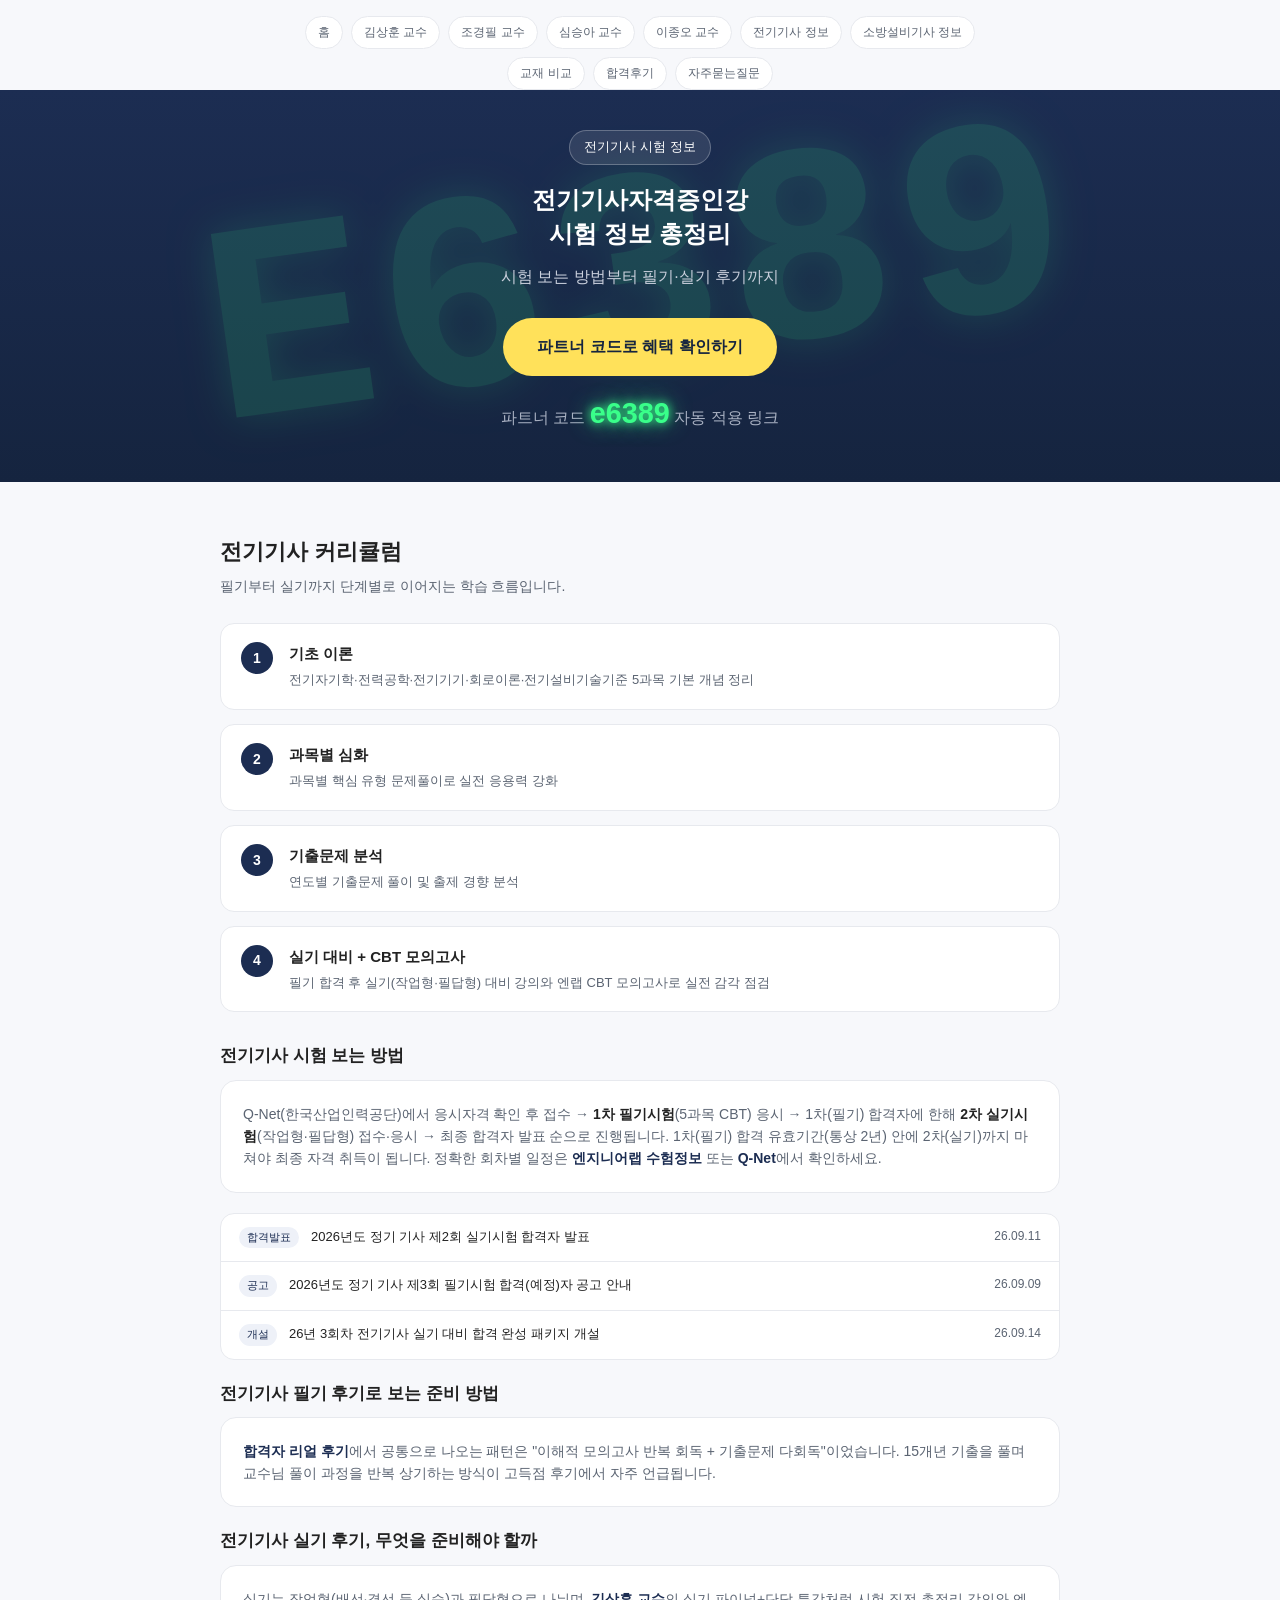
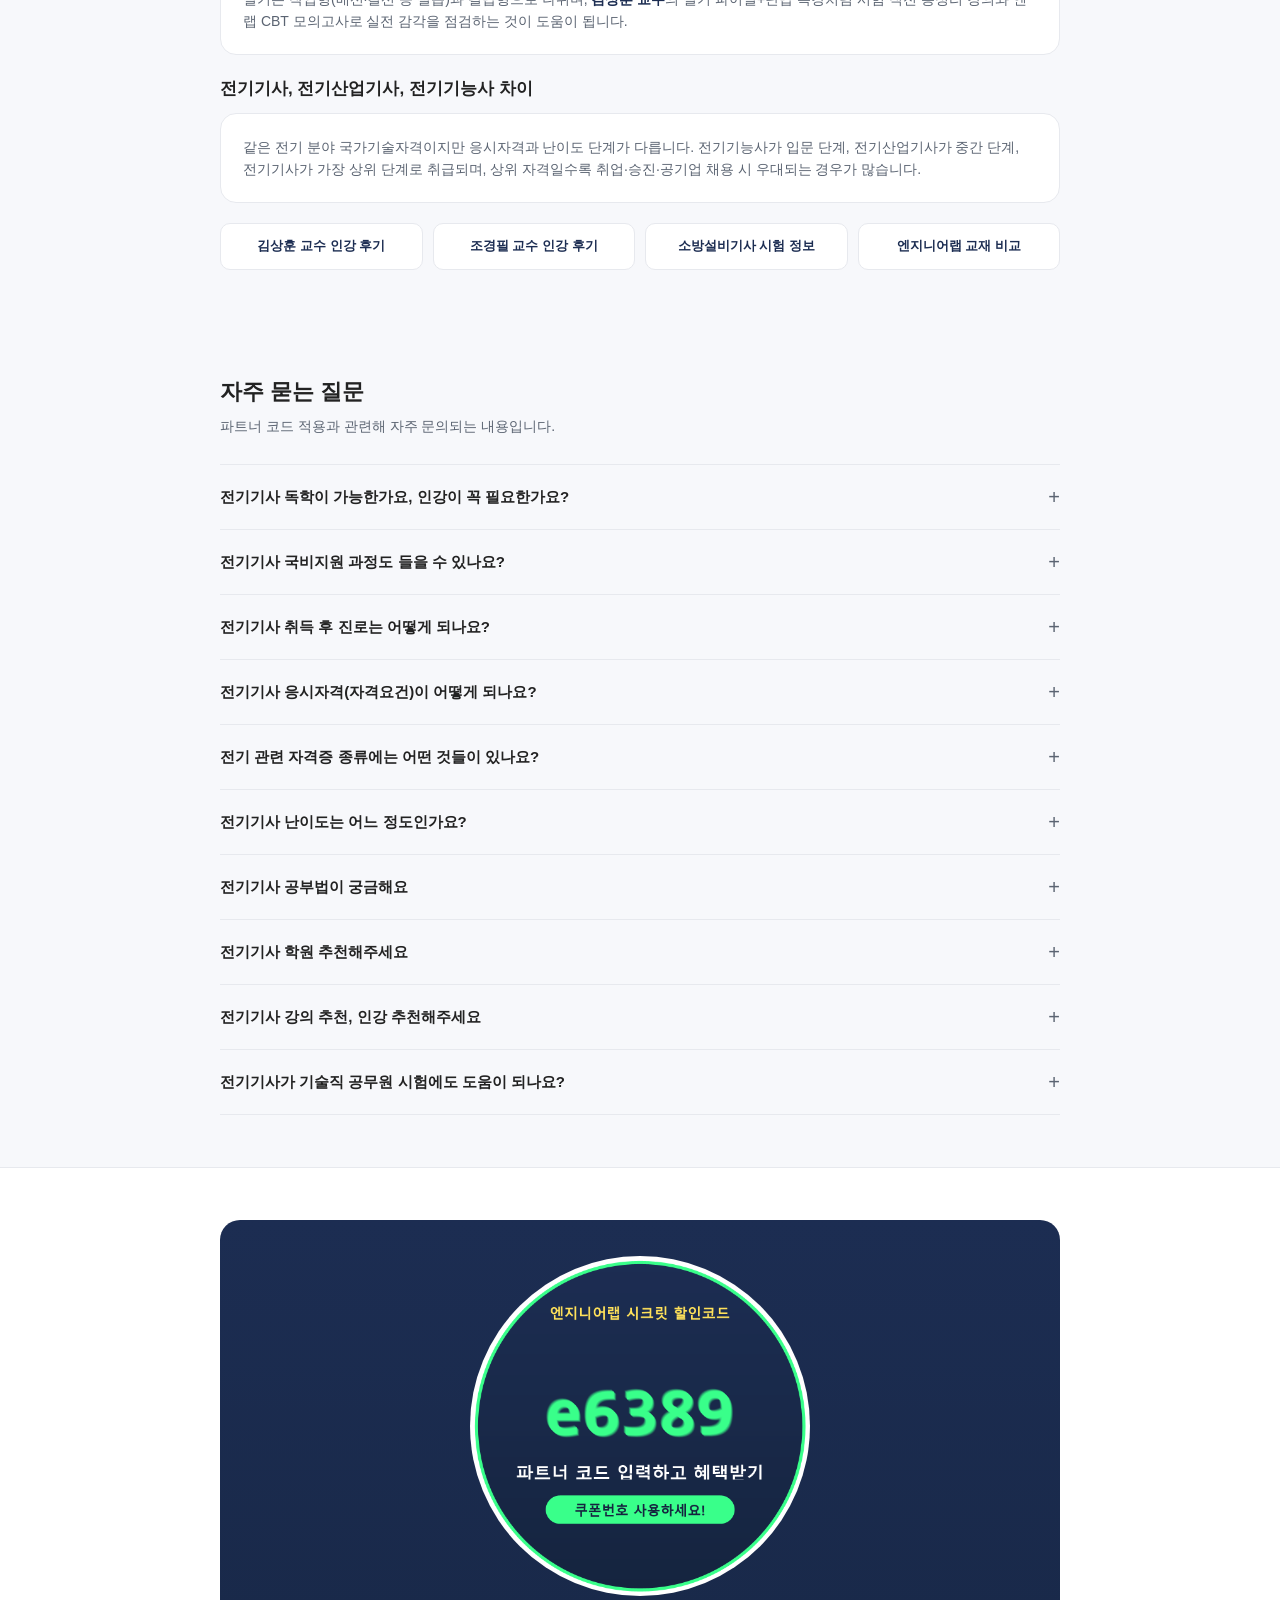
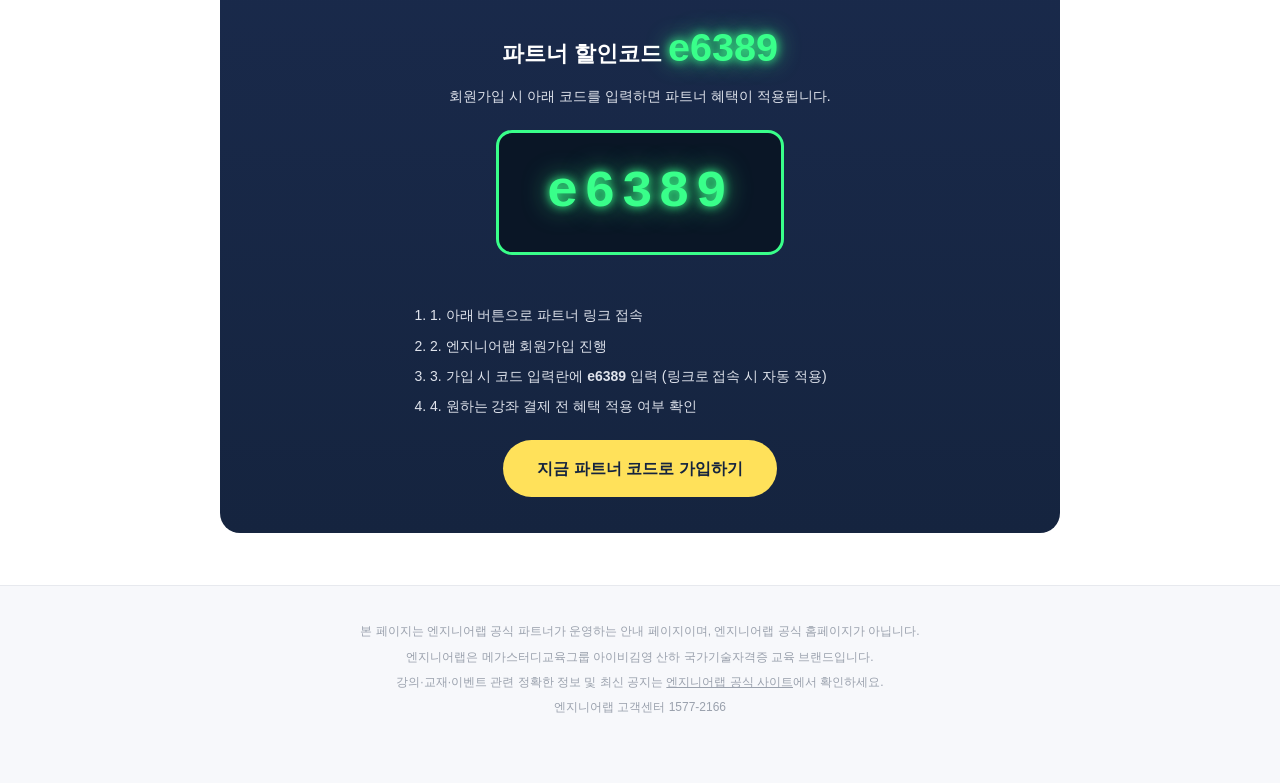
==== commit 9f136d36: "Add 윤중오 연구소장 (verified 3rd 소방 instructor), 기술직 공무원 가산점, 교재몰/할인쿠폰/기본서 keywords Co-Authored-By: Claude" ====
--- a/electric.html
+++ b/electric.html
@@ -162,6 +162,10 @@
         <summary>전기기사 강의 추천, 인강 추천해주세요</summary>
         <p>비전공자·초시생이라면 조경필 교수, 실전형·공기업 연계를 원한다면 김상훈 교수 강의가 주로 추천됩니다. 무료특강으로 먼저 강의 스타일을 비교해보는 것도 방법입니다.</p>
       </details>
+      <details>
+        <summary>전기기사가 기술직 공무원 시험에도 도움이 되나요?</summary>
+        <p>네. 전기기사는 7급·9급 전기직 기술직 공무원 채용시험에서 가산점(5%)이 인정되고, 전기기능사는 8급·9급 전기 분야 기술직 공무원 시험에서 가산점(3%)이 인정됩니다. 전기직 공무원 시험과목 일부가 기사 시험과 겹치는 부분이 있어 함께 준비하는 경우도 있습니다.</p>
+      </details>
     </div>
   </div>
 </section>
--- a/style.css
+++ b/style.css
@@ -199,7 +199,7 @@
   .compare-table tr:last-child th, .compare-table tr:last-child td{border-bottom:none;}
   .table-scroll{overflow-x:auto;}
 
-  .sub-prof-grid{display:grid;grid-template-columns:1fr 1fr;gap:14px;margin-top:18px;}
+  .sub-prof-grid{display:grid;grid-template-columns:repeat(3,1fr);gap:14px;margin-top:18px;}
   .sub-prof-card{
     background:var(--card);
     border:1px solid var(--line);
